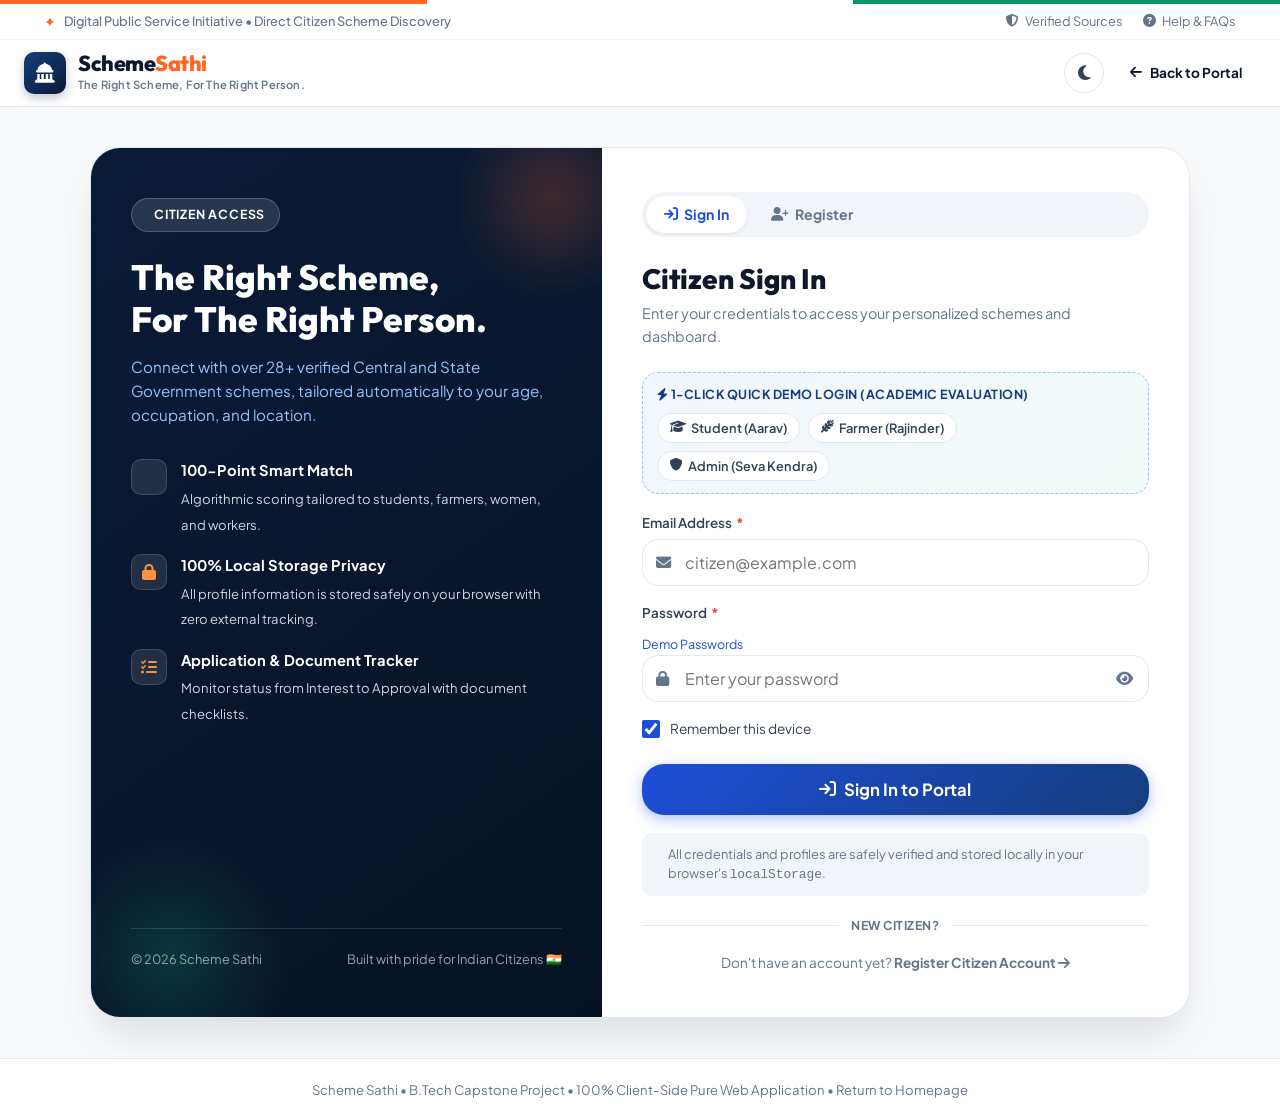
==== login.html @ af38e091 "feat: add dedicated citizen login & registration pages stored locally" ====
<!DOCTYPE html>
<html lang="en" data-theme="light">
<head>
    <meta charset="UTF-8">
    <meta name="viewport" content="width=device-width, initial-scale=1.0">
    <title>Sign In | Scheme Sathi - Citizen Public Service Portal</title>
    <meta name="description" content="Sign in to your Scheme Sathi account to access personalized government schemes, eligibility calculator, and application tracker.">
    <link rel="icon" href="data:image/svg+xml,<svg xmlns=%22http://www.w3.org/2000/svg%22 viewBox=%220 0 100 100%22><text y=%22.9em%22 font-size=%2290%22>🏛️</text></svg>">

    <!-- Google Fonts -->
    <link rel="preconnect" href="https://fonts.googleapis.com">
    <link rel="preconnect" href="https://fonts.gstatic.com" crossorigin>
    <link href="https://fonts.googleapis.com/css2?family=Plus+Jakarta+Sans:ital,wght@0,300;0,400;0,500;0,600;0,700;0,800;1,400&family=Outfit:wght@500;600;700;800&display=swap" rel="stylesheet">

    <!-- Font Awesome 6.5.1 -->
    <link rel="stylesheet" href="https://cdnjs.cloudflare.com/ajax/libs/font-awesome/6.5.1/css/all.min.css">

    <!-- Shared Stylesheet -->
    <link rel="stylesheet" href="style.css">
</head>
<body class="auth-page-body">

    <!-- Subtle Tricolor Top Stripe -->
    <div class="tricolor-stripe" aria-hidden="true">
        <div class="stripe saffron"></div>
        <div class="stripe white"></div>
        <div class="stripe green"></div>
    </div>

    <!-- Official Top Micro Bar -->
    <div class="top-micro-bar">
        <div class="container top-micro-content">
            <div class="gov-badge-text">
                <span class="emblem-dot">✦</span>
                <span>Digital Public Service Initiative • Direct Citizen Scheme Discovery</span>
            </div>
            <div class="top-micro-links">
                <a href="index.html#about" class="micro-link"><i class="fa-solid fa-shield-halved"></i> <span>Verified Sources</span></a>
                <a href="index.html#faq" class="micro-link"><i class="fa-solid fa-circle-question"></i> <span>Help & FAQs</span></a>
            </div>
        </div>
    </div>

    <!-- Header Navigation -->
    <header class="auth-page-header">
        <div class="auth-header-container">
            <a href="index.html" class="brand-logo" title="Back to Scheme Sathi Home">
                <div class="logo-icon-wrap">
                    <i class="fa-solid fa-landmark-dome"></i>
                </div>
                <div class="brand-text-block">
                    <span class="brand-name">Scheme<span class="highlight-saffron">Sathi</span></span>
                    <span class="brand-motto">The Right Scheme, For The Right Person.</span>
                </div>
            </a>
            <div class="auth-header-actions">
                <button class="icon-btn theme-toggle-btn" id="themeToggleBtn" onclick="toggleAuthTheme()" title="Toggle Dark/Light Mode" aria-label="Toggle Theme">
                    <i class="fa-solid fa-moon" id="authThemeIcon"></i>
                </button>
                <a href="index.html" class="btn btn-outline btn-sm">
                    <i class="fa-solid fa-arrow-left"></i> <span>Back to Portal</span>
                </a>
            </div>
        </div>
    </header>

    <!-- Main Auth Content -->
    <main class="auth-page-main">
        <div class="auth-layout-container">
            
            <!-- Left Branding Sidebar -->
            <div class="auth-branding-sidebar">
                <div class="auth-sidebar-content">
                    <span class="auth-sidebar-badge">
                        <i class="fa-solid fa-shield-check"></i> Citizen Access
                    </span>
                    <h2 class="auth-sidebar-title">The Right Scheme,<br>For The Right Person.</h2>
                    <p class="auth-sidebar-desc">
                        Connect with over 28+ verified Central and State Government schemes, tailored automatically to your age, occupation, and location.
                    </p>

                    <ul class="auth-features-list">
                        <li class="auth-feature-item">
                            <div class="auth-feature-icon">
                                <i class="fa-solid fa-sparkles"></i>
                            </div>
                            <div class="auth-feature-text">
                                <strong>100-Point Smart Match</strong>
                                <span>Algorithmic scoring tailored to students, farmers, women, and workers.</span>
                            </div>
                        </li>
                        <li class="auth-feature-item">
                            <div class="auth-feature-icon">
                                <i class="fa-solid fa-lock"></i>
                            </div>
                            <div class="auth-feature-text">
                                <strong>100% Local Storage Privacy</strong>
                                <span>All profile information is stored safely on your browser with zero external tracking.</span>
                            </div>
                        </li>
                        <li class="auth-feature-item">
                            <div class="auth-feature-icon">
                                <i class="fa-solid fa-list-check"></i>
                            </div>
                            <div class="auth-feature-text">
                                <strong>Application & Document Tracker</strong>
                                <span>Monitor status from Interest to Approval with document checklists.</span>
                            </div>
                        </li>
                    </ul>
                </div>

                <div class="auth-sidebar-footer">
                    <span>© 2026 Scheme Sathi</span>
                    <span>Built with pride for Indian Citizens 🇮🇳</span>
                </div>
            </div>

            <!-- Right Form Card -->
            <div class="auth-form-card">
                
                <!-- Nav Tabs for Auth Pages -->
                <div class="d-flex justify-content-between align-items-center mb-4">
                    <div class="auth-tabs-nav">
                        <a href="login.html" class="auth-tab-btn active">
                            <i class="fa-solid fa-arrow-right-to-bracket"></i> Sign In
                        </a>
                        <a href="register.html" class="auth-tab-btn">
                            <i class="fa-solid fa-user-plus"></i> Register
                        </a>
                    </div>
                </div>

                <div class="auth-form-header">
                    <h1>Citizen Sign In</h1>
                    <p>Enter your credentials to access your personalized schemes and dashboard.</p>
                </div>

                <!-- Active Session Card (shown if already logged in) -->
                <div class="active-session-card" id="activeSessionCard" style="display: none;">
                    <div class="active-session-user">
                        <div class="active-session-avatar" id="activeSessionAvatar">U</div>
                        <div class="active-session-details">
                            <h4 id="activeSessionName">Logged In User</h4>
                            <span id="activeSessionRole">Citizen</span>
                        </div>
                    </div>
                    <div class="active-session-actions">
                        <a href="index.html#dashboard" class="btn btn-primary btn-sm">
                            <i class="fa-solid fa-gauge"></i> Dashboard
                        </a>
                        <button type="button" class="btn btn-outline btn-sm text-danger" onclick="handleSignOutClick()">
                            Sign Out
                        </button>
                    </div>
                </div>

                <!-- Quick 1-Click Demo Accounts Box -->
                <div class="demo-accounts-box">
                    <span class="demo-box-lbl"><i class="fa-solid fa-bolt"></i> 1-Click Quick Demo Login (Academic Evaluation)</span>
                    <div class="demo-accounts-pills">
                        <button type="button" class="demo-pill" onclick="quickFillAndLogin('citizen')">
                            <i class="fa-solid fa-graduation-cap"></i> Student (Aarav)
                        </button>
                        <button type="button" class="demo-pill" onclick="quickFillAndLogin('farmer')">
                            <i class="fa-solid fa-wheat-awn"></i> Farmer (Rajinder)
                        </button>
                        <button type="button" class="demo-pill" onclick="quickFillAndLogin('admin')">
                            <i class="fa-solid fa-shield"></i> Admin (Seva Kendra)
                        </button>
                    </div>
                </div>

                <!-- Alert Box -->
                <div class="auth-alert" id="authAlertBox" style="display: none;"></div>

                <!-- Login Form -->
                <form id="pageLoginForm" onsubmit="handleLoginPageSubmit(event)" novalidate>
                    <div class="form-field-group">
                        <label for="loginEmailInput" class="form-label">
                            Email Address <span class="req">*</span>
                        </label>
                        <div class="input-with-icon-wrap">
                            <input type="email" id="loginEmailInput" class="form-control" placeholder="citizen@example.com" required autocomplete="email">
                            <i class="fa-solid fa-envelope input-leading-icon"></i>
                        </div>
                    </div>

                    <div class="form-field-group">
                        <div class="d-flex justify-content-between align-items-center mb-1">
                            <label for="loginPasswordInput" class="form-label mb-0">
                                Password <span class="req">*</span>
                            </label>
                            <span style="font-size: 0.78rem; color: var(--primary-600); cursor: pointer;" title="For demo accounts use: User@123 or Farmer@123">Demo Passwords</span>
                        </div>
                        <div class="password-input-wrap input-with-icon-wrap">
                            <input type="password" id="loginPasswordInput" class="form-control" placeholder="Enter your password" required autocomplete="current-password">
                            <i class="fa-solid fa-lock input-leading-icon"></i>
                            <button type="button" class="password-toggle-btn" onclick="togglePasswordVisibility('loginPasswordInput', this)" aria-label="Toggle Password Visibility">
                                <i class="fa-solid fa-eye"></i>
                            </button>
                        </div>
                    </div>

                    <div class="d-flex justify-content-between align-items-center mb-4 mt-2">
                        <label class="auth-check-label">
                            <input type="checkbox" id="rememberMeCheck" checked>
                            <span>Remember this device</span>
                        </label>
                    </div>

                    <button type="submit" class="btn btn-primary w-100 btn-lg shadow-lift" id="loginSubmitBtn">
                        <i class="fa-solid fa-arrow-right-to-bracket"></i> <span>Sign In to Portal</span>
                    </button>
                </form>

                <div class="auth-privacy-notice">
                    <i class="fa-solid fa-shield-check"></i>
                    <span>All credentials and profiles are safely verified and stored locally in your browser's <code>localStorage</code>.</span>
                </div>

                <div class="auth-section-divider">
                    <span>New Citizen?</span>
                </div>

                <div class="text-center">
                    <p class="auth-switch-text mb-0">
                        Don't have an account yet? 
                        <a href="register.html" class="text-primary font-weight-bold">
                            <strong>Register Citizen Account</strong> <i class="fa-solid fa-arrow-right"></i>
                        </a>
                    </p>
                </div>

            </div>

        </div>
    </main>

    <!-- Footer -->
    <footer class="auth-page-footer">
        <div class="container">
            <p class="mb-0">
                Scheme Sathi • B.Tech Capstone Project • 100% Client-Side Pure Web Application • 
                <a href="index.html" class="text-primary">Return to Homepage</a>
            </p>
        </div>
    </footer>

    <!-- Scripts -->
    <script src="auth.js"></script>
    <script>
        // Check active session on page load
        document.addEventListener('DOMContentLoaded', () => {
            initAuthTheme();
            checkActiveSession();
        });

        function checkActiveSession() {
            const activeUser = getActiveCitizen();
            const sessionCard = document.getElementById('activeSessionCard');
            if (activeUser && sessionCard) {
                sessionCard.style.display = 'flex';
                document.getElementById('activeSessionAvatar').textContent = getCitizenInitials(activeUser.name);
                document.getElementById('activeSessionAvatar').style.backgroundColor = activeUser.avatarColor || '#2563eb';
                document.getElementById('activeSessionName').textContent = activeUser.name;
                document.getElementById('activeSessionRole').textContent = activeUser.role || 'Citizen';
            }
        }

        function handleSignOutClick() {
            signOutCitizen();
        }

        function showAuthAlert(msg, type = 'error') {
            const box = document.getElementById('authAlertBox');
            if (!box) return;
            box.style.display = 'flex';
            box.className = `auth-alert ${type}`;
            const icon = type === 'success' ? 'fa-circle-check' : 'fa-circle-exclamation';
            box.innerHTML = `<i class="fa-solid ${icon}"></i> <span>${escapeAuthHtml(msg)}</span>`;
        }

        function hideAuthAlert() {
            const box = document.getElementById('authAlertBox');
            if (box) box.style.display = 'none';
        }

        function quickFillAndLogin(role) {
            const emailInput = document.getElementById('loginEmailInput');
            const passInput = document.getElementById('loginPasswordInput');
            if (!emailInput || !passInput) return;

            if (role === 'citizen') {
                emailInput.value = 'citizen@example.com';
                passInput.value = 'User@123';
            } else if (role === 'farmer') {
                emailInput.value = 'farmer@example.com';
                passInput.value = 'Farmer@123';
            } else if (role === 'admin') {
                emailInput.value = 'admin@schemesathi.gov.in';
                passInput.value = 'Admin@123';
            }

            handleLoginPageSubmit();
        }

        function handleLoginPageSubmit(event) {
            if (event) event.preventDefault();
            hideAuthAlert();

            const emailInput = document.getElementById('loginEmailInput');
            const passInput = document.getElementById('loginPasswordInput');
            const rememberMe = document.getElementById('rememberMeCheck');

            if (!emailInput || !passInput) return;

            const email = emailInput.value.trim().toLowerCase();
            const password = passInput.value;

            if (!email || !password) {
                showAuthAlert('Please enter both your email address and password.');
                return;
            }

            const usersDb = getLocalUsersDb();
            const user = usersDb[email];

            if (!user) {
                showAuthAlert(`No citizen account found for "${email}". Click "Register Citizen Account" below to sign up.`, 'error');
                return;
            }

            if (user.password !== password) {
                showAuthAlert('Incorrect password entered. For demo accounts use: User@123 or Farmer@123.', 'error');
                return;
            }

            // Authentication successful
            const sessionUser = {
                name: user.name,
                email: user.email,
                role: user.role,
                phone: user.phone || '',
                avatarColor: user.avatarColor || '#2563eb',
                profile: user.profile || null,
                savedSchemeIds: user.savedSchemeIds || []
            };

            setActiveCitizen(sessionUser);

            const submitBtn = document.getElementById('loginSubmitBtn');
            if (submitBtn) {
                submitBtn.disabled = true;
                submitBtn.innerHTML = '<i class="fa-solid fa-spinner fa-spin"></i> <span>Signing In...</span>';
            }

            showAuthAlert(`Welcome back, ${user.name}! Redirecting to your citizen portal...`, 'success');

            setTimeout(() => {
                window.location.href = 'index.html?auth=login#dashboard';
            }, 800);
        }
    </script>
</body>
</html>
---- style.css ----
/* ==========================================================================
   Scheme Sathi - Premium Indian GovTech & Citizen Service Design System
   "The Right Scheme, For The Right Person."
   ========================================================================== */

/* --------------------------------------------------------------------------
   1. CSS Custom Properties / Theme Variables
   -------------------------------------------------------------------------- */
:root {
    /* Primary Colors: Deep Navy & Royal Blue */
    --primary-950: #061224;
    --primary-900: #0a1b38;
    --primary-800: #102a54;
    --primary-700: #143e7d;
    --primary-600: #1d4ed8;
    --primary-500: #2563eb;
    --primary-400: #60a5fa;
    --primary-300: #93c5fd;
    --primary-100: #dbeafe;
    --primary-50:  #eff6ff;

    /* Secondary Colors: India Green (Tiranga) */
    --secondary-800: #064e3b;
    --secondary-700: #047857;
    --secondary-600: #059669;
    --secondary-500: #10b981;
    --secondary-400: #34d399;
    --secondary-100: #d1fae5;
    --secondary-50:  #ecfdf5;

    /* Accent Colors: Warm Saffron / Tiranga Orange */
    --accent-800: #9a3412;
    --accent-700: #c2410c;
    --accent-600: #ea580c;
    --accent-500: #ff671f;
    --accent-400: #fb923c;
    --accent-100: #ffedd5;
    --accent-50:  #fff7ed;

    /* Semantic Feedback */
    --success: #10b981;
    --warning: #f59e0b;
    --danger:  #ef4444;
    --info:    #3b82f6;

    /* Surface & Background (Light Mode) */
    --bg-main: #f8fafc;
    --bg-surface: #ffffff;
    --bg-surface-elevated: #ffffff;
    --bg-subtle: #f1f5f9;
    --bg-glass: rgba(255, 255, 255, 0.88);
    --bg-glass-card: rgba(255, 255, 255, 0.92);

    /* Borders */
    --border-light: #e2e8f0;
    --border-subtle: #edf2f7;
    --border-hover: #cbd5e1;

    /* Text Colors */
    --text-primary: #0f172a;
    --text-secondary: #334155;
    --text-muted: #64748b;
    --text-light: #94a3b8;

    /* Elevations & Shadows */
    --shadow-xs: 0 1px 2px rgba(15, 23, 42, 0.04);
    --shadow-sm: 0 2px 4px rgba(15, 23, 42, 0.06);
    --shadow-md: 0 6px 16px -2px rgba(15, 23, 42, 0.08);
    --shadow-lg: 0 14px 28px -4px rgba(15, 23, 42, 0.1);
    --shadow-xl: 0 24px 44px -8px rgba(15, 23, 42, 0.12);
    --shadow-glow: 0 0 35px -5px rgba(37, 99, 235, 0.18);
    --shadow-saffron: 0 10px 25px -4px rgba(255, 103, 31, 0.25);

    /* Radii */
    --radius-xs: 6px;
    --radius-sm: 10px;
    --radius-md: 16px;
    --radius-lg: 22px;
    --radius-xl: 30px;
    --radius-full: 9999px;

    /* Transitions */
    --trans-fast: 0.15s ease;
    --trans-normal: 0.25s cubic-bezier(0.16, 1, 0.3, 1);
    --trans-spring: 0.4s cubic-bezier(0.175, 0.885, 0.32, 1.275);
}

/* --------------------------------------------------------------------------
   2. Dark Theme Variables (Deep Navy / Slate / Cyber-Fintech)
   -------------------------------------------------------------------------- */
[data-theme="dark"] {
    --bg-main: #0a0f1d;
    --bg-surface: #111827;
    --bg-surface-elevated: #162032;
    --bg-subtle: #1e293b;
    --bg-glass: rgba(17, 24, 39, 0.85);
    --bg-glass-card: rgba(22, 32, 50, 0.85);

    --border-light: #283548;
    --border-subtle: #1e2a3b;
    --border-hover: #3b4d66;

    --text-primary: #f8fafc;
    --text-secondary: #cbd5e1;
    --text-muted: #94a3b8;
    --text-light: #64748b;

    --primary-100: rgba(37, 99, 235, 0.22);
    --primary-50:  rgba(37, 99, 235, 0.12);
    --secondary-100: rgba(16, 185, 129, 0.22);
    --secondary-50:  rgba(16, 185, 129, 0.12);
    --accent-100: rgba(255, 103, 31, 0.22);
    --accent-50:  rgba(255, 103, 31, 0.12);

    --shadow-xs: 0 1px 2px rgba(0, 0, 0, 0.4);
    --shadow-sm: 0 2px 6px rgba(0, 0, 0, 0.5);
    --shadow-md: 0 8px 20px -3px rgba(0, 0, 0, 0.6);
    --shadow-lg: 0 16px 32px -5px rgba(0, 0, 0, 0.7);
    --shadow-xl: 0 26px 48px -10px rgba(0, 0, 0, 0.8);
    --shadow-glow: 0 0 35px -3px rgba(59, 130, 246, 0.3);
}

/* --------------------------------------------------------------------------
   3. Reset & Global Layout
   -------------------------------------------------------------------------- */
*, *::before, *::after {
    box-sizing: border-box;
    margin: 0;
    padding: 0;
}

html {
    scroll-behavior: smooth;
    font-size: 16px;
    -webkit-text-size-adjust: 100%;
}

body {
    font-family: 'Plus Jakarta Sans', -apple-system, BlinkMacSystemFont, 'Segoe UI', Roboto, sans-serif;
    background-color: var(--bg-main);
    color: var(--text-primary);
    line-height: 1.6;
    min-height: 100vh;
    display: flex;
    flex-direction: column;
    overflow-x: hidden;
    transition: background-color var(--trans-normal), color var(--trans-normal);
}

a {
    color: inherit;
    text-decoration: none;
    transition: color var(--trans-fast);
}

button, input, select, textarea {
    font-family: inherit;
    font-size: inherit;
    color: inherit;
}

button {
    cursor: pointer;
    border: none;
    background: none;
}

img, svg {
    display: block;
    max-width: 100%;
}

/* Container */
.container {
    width: 100%;
    max-width: 1240px;
    margin-left: auto;
    margin-right: auto;
    padding-left: 24px;
    padding-right: 24px;
}

/* --------------------------------------------------------------------------
   4. Typography & Utility Badges
   -------------------------------------------------------------------------- */
h1, h2, h3, h4, h5, h6 {
    font-family: 'Outfit', 'Plus Jakarta Sans', sans-serif;
    font-weight: 700;
    color: var(--text-primary);
    line-height: 1.25;
}

.text-center { text-align: center; }
.d-flex-between { display: flex; align-items: center; justify-content: space-between; flex-wrap: wrap; gap: 16px; }
.w-100 { width: 100%; }
.mt-3 { margin-top: 1rem; }
.mt-4 { margin-top: 1.5rem; }
.mb-2 { margin-bottom: 0.5rem; }
.mb-3 { margin-bottom: 1rem; }
.mb-4 { margin-bottom: 1.5rem; }
.ml-auto { margin-left: auto; }

.section-header {
    margin-bottom: 40px;
}

.section-subtitle-tag {
    display: inline-block;
    font-size: 0.8rem;
    font-weight: 700;
    text-transform: uppercase;
    letter-spacing: 1px;
    color: var(--primary-600);
    background-color: var(--primary-100);
    padding: 6px 14px;
    border-radius: var(--radius-full);
    margin-bottom: 12px;
}

[data-theme="dark"] .section-subtitle-tag {
    color: var(--primary-400);
}

.section-title {
    font-size: 2.3rem;
    margin-bottom: 12px;
    letter-spacing: -0.5px;
}

.section-desc {
    font-size: 1.05rem;
    color: var(--text-muted);
    max-width: 660px;
    margin-left: auto;
    margin-right: auto;
}

/* Tricolor Top Bar */
.tricolor-stripe {
    display: flex;
    height: 4px;
    width: 100%;
}
.tricolor-stripe .stripe { flex: 1; height: 100%; }
.tricolor-stripe .saffron { background-color: var(--accent-500); }
.tricolor-stripe .white { background-color: #ffffff; }
.tricolor-stripe .green { background-color: var(--secondary-600); }

/* Micro Bar */
.top-micro-bar {
    background-color: var(--bg-surface);
    border-bottom: 1px solid var(--border-subtle);
    font-size: 0.8rem;
    padding: 6px 0;
    color: var(--text-muted);
}
.top-micro-content {
    display: flex;
    justify-content: space-between;
    align-items: center;
}
.gov-badge-text {
    display: flex;
    align-items: center;
    gap: 8px;
    font-weight: 500;
}
.emblem-dot {
    color: var(--accent-500);
    font-size: 0.9rem;
}
.top-micro-links {
    display: flex;
    gap: 20px;
}
.micro-link {
    display: inline-flex;
    align-items: center;
    gap: 6px;
}
.micro-link:hover {
    color: var(--primary-600);
}

/* --------------------------------------------------------------------------
   5. Sticky Navigation Bar & Header
   -------------------------------------------------------------------------- */
.navbar-wrapper {
    position: sticky;
    top: 0;
    z-index: 1000;
    background-color: var(--bg-glass);
    backdrop-filter: blur(14px);
    -webkit-backdrop-filter: blur(14px);
    border-bottom: 1px solid var(--border-light);
    transition: all var(--trans-normal);
}

.navbar {
    display: flex;
    align-items: center;
    justify-content: space-between;
    height: 72px;
    gap: 16px;
}

/* Brand Logo */
.brand-logo {
    display: flex;
    align-items: center;
    gap: 12px;
    flex-shrink: 0;
}
.logo-icon-wrap {
    width: 42px;
    height: 42px;
    border-radius: var(--radius-sm);
    background: linear-gradient(135deg, var(--primary-700), var(--primary-900));
    color: #ffffff;
    display: flex;
    align-items: center;
    justify-content: center;
    font-size: 1.25rem;
    box-shadow: 0 4px 10px rgba(10, 27, 56, 0.25);
    transition: transform var(--trans-spring);
}
.brand-logo:hover .logo-icon-wrap {
    transform: rotate(-6deg) scale(1.06);
}
.brand-text-block {
    display: flex;
    flex-direction: column;
}
.brand-name {
    font-family: 'Outfit', sans-serif;
    font-size: 1.35rem;
    font-weight: 800;
    letter-spacing: -0.5px;
    line-height: 1.1;
    color: var(--text-primary);
}
.highlight-saffron {
    color: var(--accent-500);
}
.brand-motto {
    font-size: 0.7rem;
    font-weight: 600;
    color: var(--text-muted);
    letter-spacing: 0.2px;
}

/* Nav Links */
.nav-links-wrap {
    display: flex;
    align-items: center;
    gap: 6px;
}
.nav-link {
    display: inline-flex;
    align-items: center;
    gap: 7px;
    padding: 8px 14px;
    border-radius: var(--radius-full);
    font-size: 0.92rem;
    font-weight: 600;
    color: var(--text-secondary);
    position: relative;
    transition: all var(--trans-fast);
}
.nav-link i {
    font-size: 0.85rem;
    color: var(--text-muted);
    transition: color var(--trans-fast);
}
.nav-link:hover {
    color: var(--primary-600);
    background-color: var(--bg-subtle);
}
.nav-link:hover i {
    color: var(--primary-600);
}
.nav-link.active {
    color: var(--primary-600);
    background-color: var(--primary-100);
}
.nav-link.active i {
    color: var(--primary-600);
}
[data-theme="dark"] .nav-link.active {
    color: #ffffff;
    background-color: var(--primary-600);
}
[data-theme="dark"] .nav-link.active i {
    color: #ffffff;
}
.counter-badge {
    display: inline-flex;
    align-items: center;
    justify-content: center;
    min-width: 20px;
    height: 20px;
    padding: 0 6px;
    font-size: 0.72rem;
    font-weight: 700;
    border-radius: var(--radius-full);
    background-color: var(--accent-500);
    color: #ffffff;
    margin-left: 2px;
}

/* Nav Actions */
.nav-actions-wrap {
    display: flex;
    align-items: center;
    gap: 12px;
}
.icon-btn {
    width: 40px;
    height: 40px;
    border-radius: var(--radius-full);
    border: 1px solid var(--border-light);
    background-color: var(--bg-surface);
    color: var(--text-secondary);
    display: inline-flex;
    align-items: center;
    justify-content: center;
    font-size: 1.05rem;
    position: relative;
    transition: all var(--trans-fast);
}
.icon-btn:hover {
    background-color: var(--bg-subtle);
    color: var(--primary-600);
    border-color: var(--border-hover);
    transform: translateY(-1px);
}
.notif-badge {
    position: absolute;
    top: -2px;
    right: -2px;
    width: 18px;
    height: 18px;
    border-radius: 50%;
    background-color: var(--danger);
    color: #ffffff;
    font-size: 0.65rem;
    font-weight: 800;
    display: flex;
    align-items: center;
    justify-content: center;
    border: 2px solid var(--bg-surface);
}

/* Language Dropdown */
.lang-dropdown-wrapper {
    position: relative;
}
.lang-selector-btn {
    display: inline-flex;
    align-items: center;
    gap: 6px;
    padding: 7px 12px;
    border-radius: var(--radius-full);
    border: 1px solid var(--border-light);
    background-color: var(--bg-surface);
    font-size: 0.85rem;
    font-weight: 700;
    color: var(--text-secondary);
    transition: all var(--trans-fast);
}
.lang-selector-btn:hover {
    background-color: var(--bg-subtle);
    border-color: var(--border-hover);
}
.caret-icon {
    font-size: 0.7rem;
    color: var(--text-muted);
}
.lang-menu {
    position: absolute;
    top: calc(100% + 8px);
    right: 0;
    background-color: var(--bg-surface);
    border: 1px solid var(--border-light);
    border-radius: var(--radius-md);
    box-shadow: var(--shadow-lg);
    width: 160px;
    padding: 6px;
    display: none;
    flex-direction: column;
    gap: 4px;
    z-index: 1050;
    animation: dropdownFadeIn 0.2s ease forwards;
}
.lang-menu.open {
    display: flex;
}
.lang-opt {
    text-align: left;
    padding: 8px 12px;
    border-radius: var(--radius-xs);
    font-size: 0.88rem;
    font-weight: 600;
    color: var(--text-secondary);
    display: flex;
    justify-content: space-between;
    align-items: center;
    transition: background-color var(--trans-fast);
}
.lang-opt:hover {
    background-color: var(--bg-subtle);
    color: var(--primary-600);
}
.lang-opt.active {
    background-color: var(--primary-100);
    color: var(--primary-600);
}
.lang-opt span {
    font-size: 0.75rem;
    color: var(--text-muted);
}

/* Notifications Drawer Dropdown */
.notification-dropdown-wrapper {
    position: relative;
}
.notification-panel {
    position: absolute;
    top: calc(100% + 10px);
    right: 0;
    width: 360px;
    background-color: var(--bg-surface-elevated);
    border: 1px solid var(--border-light);
    border-radius: var(--radius-lg);
    box-shadow: var(--shadow-xl);
    display: none;
    flex-direction: column;
    z-index: 1050;
    overflow: hidden;
    animation: dropdownFadeIn 0.2s ease forwards;
}
.notification-panel.open {
    display: flex;
}
.notif-header {
    display: flex;
    justify-content: space-between;
    align-items: center;
    padding: 14px 18px;
    border-bottom: 1px solid var(--border-light);
    background-color: var(--bg-subtle);
}
.notif-header h4 {
    font-size: 0.95rem;
    font-weight: 700;
}
.text-btn {
    font-size: 0.8rem;
    font-weight: 600;
    color: var(--primary-600);
    transition: color var(--trans-fast);
}
.text-btn:hover {
    text-decoration: underline;
}
.notif-list {
    max-height: 380px;
    overflow-y: auto;
    display: flex;
    flex-direction: column;
}
.notif-item {
    display: flex;
    gap: 12px;
    padding: 14px 18px;
    border-bottom: 1px solid var(--border-subtle);
    cursor: pointer;
    transition: background-color var(--trans-fast);
}
.notif-item:hover {
    background-color: var(--bg-subtle);
}
.notif-item.unread {
    background-color: var(--primary-50);
}
.notif-item-icon {
    width: 36px;
    height: 36px;
    border-radius: 50%;
    background-color: var(--primary-100);
    color: var(--primary-600);
    display: flex;
    align-items: center;
    justify-content: center;
    flex-shrink: 0;
}
.notif-item-text {
    flex: 1;
}
.notif-item-title {
    font-size: 0.88rem;
    font-weight: 600;
    margin-bottom: 2px;
    color: var(--text-primary);
}
.notif-item-time {
    font-size: 0.75rem;
    color: var(--text-muted);
}

/* Primary CTA in Navbar */
.btn-nav-cta {
    padding: 9px 18px;
    font-size: 0.9rem;
    border-radius: var(--radius-full);
}

/* Mobile Toggle */
.mobile-menu-btn {
    display: none;
    width: 40px;
    height: 40px;
    border-radius: var(--radius-sm);
    border: 1px solid var(--border-light);
    background-color: var(--bg-surface);
    color: var(--text-primary);
    font-size: 1.1rem;
    align-items: center;
    justify-content: center;
}

/* Mobile Drawer */
.mobile-drawer {
    position: fixed;
    top: 0;
    right: -320px;
    width: 300px;
    height: 100vh;
    background-color: var(--bg-surface-elevated);
    box-shadow: var(--shadow-xl);
    z-index: 1200;
    display: flex;
    flex-direction: column;
    padding: 24px;
    transition: right var(--trans-normal);
}
.mobile-drawer.open {
    right: 0;
}
.mobile-drawer-links {
    display: flex;
    flex-direction: column;
    gap: 8px;
    margin-top: 40px;
    flex: 1;
}
.mob-link {
    display: flex;
    align-items: center;
    gap: 12px;
    padding: 12px 16px;
    border-radius: var(--radius-sm);
    font-size: 1rem;
    font-weight: 600;
    color: var(--text-secondary);
}
.mob-link:hover, .mob-link.active {
    background-color: var(--primary-100);
    color: var(--primary-600);
}
.mobile-drawer-footer {
    padding-top: 16px;
    border-top: 1px solid var(--border-light);
}
.mobile-overlay {
    position: fixed;
    top: 0;
    left: 0;
    width: 100vw;
    height: 100vh;
    background-color: rgba(0,0,0,0.5);
    backdrop-filter: blur(4px);
    z-index: 1100;
    display: none;
}
.mobile-overlay.open {
    display: block;
}

/* --------------------------------------------------------------------------
   6. Buttons & Standard Component Elements
   -------------------------------------------------------------------------- */
.btn {
    display: inline-flex;
    align-items: center;
    justify-content: center;
    gap: 8px;
    font-weight: 700;
    border-radius: var(--radius-md);
    padding: 12px 22px;
    font-size: 0.95rem;
    transition: all var(--trans-fast);
    white-space: nowrap;
}

.btn-primary {
    background: linear-gradient(135deg, var(--primary-600), var(--primary-700));
    color: #ffffff;
    box-shadow: 0 4px 14px rgba(29, 78, 216, 0.35);
}
.btn-primary:hover {
    background: linear-gradient(135deg, var(--primary-500), var(--primary-600));
    box-shadow: 0 6px 20px rgba(29, 78, 216, 0.45);
    transform: translateY(-2px);
}

.btn-secondary {
    background-color: var(--bg-surface);
    color: var(--text-primary);
    border: 1px solid var(--border-light);
}
.btn-secondary:hover {
    background-color: var(--bg-subtle);
    border-color: var(--border-hover);
    transform: translateY(-1px);
}

.btn-outline-primary {
    background-color: transparent;
    color: var(--primary-600);
    border: 1px solid var(--primary-600);
}
.btn-outline-primary:hover {
    background-color: var(--primary-50);
}
[data-theme="dark"] .btn-outline-primary {
    color: var(--primary-400);
    border-color: var(--primary-400);
}
[data-theme="dark"] .btn-outline-primary:hover {
    background-color: var(--primary-100);
}

.btn-lg {
    padding: 15px 28px;
    font-size: 1.05rem;
    border-radius: var(--radius-lg);
}

.btn-sm {
    padding: 7px 14px;
    font-size: 0.85rem;
    border-radius: var(--radius-sm);
}

.btn-sparkle {
    background: linear-gradient(135deg, var(--accent-500), #f59e0b);
    color: #ffffff;
    box-shadow: var(--shadow-saffron);
}
.btn-sparkle:hover {
    background: linear-gradient(135deg, #ea580c, var(--accent-500));
    transform: translateY(-2px);
}

.shadow-lift:hover {
    transform: translateY(-2px);
}

/* Glass Panels */
.glass-panel {
    background-color: var(--bg-glass-card);
    backdrop-filter: blur(16px);
    -webkit-backdrop-filter: blur(16px);
    border: 1px solid var(--border-light);
    border-radius: var(--radius-lg);
    box-shadow: var(--shadow-md);
}

/* --------------------------------------------------------------------------
   7. SECTION 1: Hero Section
   -------------------------------------------------------------------------- */
.hero-section {
    position: relative;
    padding: 80px 0 60px;
    overflow: hidden;
}

.hero-ambient-glow {
    position: absolute;
    border-radius: 50%;
    filter: blur(100px);
    pointer-events: none;
    z-index: 0;
}
.glow-1 {
    top: -100px;
    right: 5%;
    width: 480px;
    height: 480px;
    background: radial-gradient(circle, rgba(37, 99, 235, 0.15), transparent 70%);
}
.glow-2 {
    bottom: -150px;
    left: 0;
    width: 400px;
    height: 400px;
    background: radial-gradient(circle, rgba(255, 103, 31, 0.12), transparent 70%);
}

.hero-container {
    position: relative;
    z-index: 1;
    display: grid;
    grid-template-columns: 1.15fr 0.85fr;
    align-items: center;
    gap: 48px;
}

/* Hero Left Content */
.hero-badge {
    display: inline-flex;
    align-items: center;
    gap: 8px;
    padding: 7px 16px;
    background-color: var(--primary-100);
    border: 1px solid rgba(37, 99, 235, 0.2);
    border-radius: var(--radius-full);
    font-size: 0.85rem;
    font-weight: 700;
    color: var(--primary-700);
    margin-bottom: 24px;
}
[data-theme="dark"] .hero-badge {
    background-color: rgba(37, 99, 235, 0.2);
    color: var(--primary-300);
}
.badge-sparkle {
    color: var(--accent-500);
}

.hero-title {
    font-size: 3.4rem;
    font-weight: 800;
    letter-spacing: -1.2px;
    line-height: 1.12;
    margin-bottom: 20px;
}

.accent-gradient {
    background: linear-gradient(135deg, var(--accent-500), #f59e0b);
    -webkit-background-clip: text;
    -webkit-text-fill-color: transparent;
}

.hero-description {
    font-size: 1.18rem;
    color: var(--text-muted);
    line-height: 1.65;
    margin-bottom: 34px;
    max-width: 580px;
}

.hero-cta-buttons {
    display: flex;
    align-items: center;
    gap: 16px;
    margin-bottom: 36px;
    flex-wrap: wrap;
}

.hero-checkpoints {
    display: flex;
    align-items: center;
    gap: 20px;
    flex-wrap: wrap;
}
.checkpoint-item {
    display: inline-flex;
    align-items: center;
    gap: 8px;
    font-size: 0.88rem;
    font-weight: 600;
    color: var(--text-secondary);
}
.checkpoint-item i {
    color: var(--secondary-500);
    font-size: 0.95rem;
}

/* Hero Right Visual Stage */
.hero-right-visual {
    position: relative;
    display: flex;
    justify-content: center;
}

.visual-card-stage {
    position: relative;
    width: 100%;
    max-width: 440px;
}

.showcase-main-card {
    padding: 28px;
    border-radius: var(--radius-xl);
    box-shadow: var(--shadow-xl);
    position: relative;
    z-index: 2;
    border: 1px solid var(--border-light);
}

.showcase-header {
    display: flex;
    justify-content: space-between;
    align-items: center;
    margin-bottom: 24px;
}
.badge-tag {
    display: inline-flex;
    align-items: center;
    gap: 6px;
    font-size: 0.75rem;
    font-weight: 700;
    text-transform: uppercase;
    letter-spacing: 0.5px;
    padding: 4px 10px;
    border-radius: var(--radius-full);
}
.live-badge {
    background-color: var(--secondary-100);
    color: var(--secondary-700);
}
[data-theme="dark"] .live-badge {
    color: var(--secondary-400);
}
.pulsing-dot {
    width: 7px;
    height: 7px;
    border-radius: 50%;
    background-color: var(--secondary-500);
    animation: pulseDot 1.5s infinite;
}
@keyframes pulseDot {
    0%, 100% { transform: scale(1); opacity: 1; }
    50% { transform: scale(1.4); opacity: 0.4; }
}

.scheme-count-tag {
    font-size: 0.8rem;
    font-weight: 700;
    color: var(--text-muted);
}

.showcase-body {
    display: flex;
    align-items: center;
    gap: 20px;
    margin-bottom: 24px;
}

/* Score Ring */
.score-ring-wrap {
    flex-shrink: 0;
}
.score-gauge {
    position: relative;
    width: 90px;
    height: 90px;
}
.gauge-svg {
    width: 100%;
    height: 100%;
    transform: rotate(-90deg);
}
.gauge-track {
    fill: none;
    stroke: var(--border-light);
    stroke-width: 8;
}
.gauge-progress {
    fill: none;
    stroke: var(--secondary-500);
    stroke-width: 8;
    stroke-linecap: round;
    stroke-dasharray: 264;
    stroke-dashoffset: 16;
    transition: stroke-dashoffset 1s ease;
}
.gauge-number {
    position: absolute;
    top: 50%;
    left: 50%;
    transform: translate(-50%, -50%);
    text-align: center;
    display: flex;
    flex-direction: column;
}
.gauge-number .val {
    font-family: 'Outfit', sans-serif;
    font-size: 1.35rem;
    font-weight: 800;
    line-height: 1;
    color: var(--text-primary);
}
.gauge-number .lbl {
    font-size: 0.65rem;
    font-weight: 700;
    text-transform: uppercase;
    color: var(--text-muted);
}

.showcase-info {
    flex: 1;
}
.match-rating-badge {
    display: inline-block;
    font-size: 0.72rem;
    font-weight: 800;
    padding: 3px 8px;
    border-radius: var(--radius-xs);
    text-transform: uppercase;
    letter-spacing: 0.5px;
    margin-bottom: 6px;
}
.match-rating-badge.excellent {
    background-color: var(--secondary-100);
    color: var(--secondary-700);
}
[data-theme="dark"] .match-rating-badge.excellent {
    color: var(--secondary-400);
}
.match-rating-badge.good {
    background-color: var(--primary-100);
    color: var(--primary-700);
}
.match-rating-badge.possible {
    background-color: var(--accent-100);
    color: var(--accent-700);
}

.matched-scheme-title {
    font-size: 1.1rem;
    margin-bottom: 3px;
}
.matched-scheme-benefit {
    font-size: 0.85rem;
    font-weight: 700;
    color: var(--accent-600);
    margin-bottom: 8px;
}
.matched-reasons {
    display: flex;
    flex-direction: column;
    gap: 3px;
    font-size: 0.78rem;
    color: var(--text-muted);
}
.matched-reasons i {
    color: var(--secondary-500);
    margin-right: 4px;
}

/* Floating Micro Cards */
.floating-bubble-card {
    position: absolute;
    z-index: 3;
    display: flex;
    align-items: center;
    gap: 10px;
    background-color: var(--bg-surface-elevated);
    border: 1px solid var(--border-light);
    border-radius: var(--radius-full);
    padding: 8px 16px 8px 10px;
    box-shadow: var(--shadow-lg);
    pointer-events: auto;
}
.bubble-icon {
    width: 32px;
    height: 32px;
    border-radius: 50%;
    display: flex;
    align-items: center;
    justify-content: center;
    font-size: 1.1rem;
    background-color: var(--bg-subtle);
}
.bubble-text {
    display: flex;
    flex-direction: column;
}
.bubble-text strong {
    font-size: 0.82rem;
    line-height: 1.1;
}
.bubble-text span {
    font-size: 0.7rem;
    color: var(--text-muted);
}

.bubble-1 { top: -20px; left: -25px; }
.bubble-2 { bottom: 40px; left: -35px; }
.bubble-3 { top: 60px; right: -25px; }

/* Floating Animations */
@keyframes float1 {
    0%, 100% { transform: translateY(0); }
    50% { transform: translateY(-8px); }
}
@keyframes float2 {
    0%, 100% { transform: translateY(0); }
    50% { transform: translateY(7px); }
}
@keyframes float3 {
    0%, 100% { transform: translateY(0); }
    50% { transform: translateY(-6px); }
}
.float-anim-1 { animation: float1 4.5s ease-in-out infinite; }
.float-anim-2 { animation: float2 5.2s ease-in-out infinite 0.5s; }
.float-anim-3 { animation: float3 4.8s ease-in-out infinite 1s; }

/* --------------------------------------------------------------------------
   8. TRUST / STATISTICS STRIP
   -------------------------------------------------------------------------- */
.stats-strip-section {
    padding: 30px 0;
    background-color: var(--bg-surface);
    border-top: 1px solid var(--border-subtle);
    border-bottom: 1px solid var(--border-subtle);
}
.stats-grid {
    display: flex;
    align-items: center;
    justify-content: space-around;
    flex-wrap: wrap;
    gap: 20px;
}
.stat-card {
    text-align: center;
    padding: 10px 16px;
}
.stat-number {
    font-family: 'Outfit', sans-serif;
    font-size: 2.2rem;
    font-weight: 800;
    color: var(--primary-600);
    line-height: 1.1;
    margin-bottom: 4px;
}
[data-theme="dark"] .stat-number {
    color: var(--primary-400);
}
.stat-label {
    font-size: 0.9rem;
    font-weight: 600;
    color: var(--text-secondary);
}
.stat-divider {
    width: 1px;
    height: 48px;
    background-color: var(--border-light);
}

/* --------------------------------------------------------------------------
   9. HOW IT WORKS SECTION
   -------------------------------------------------------------------------- */
.how-it-works-section {
    padding: 90px 0 70px;
}
.steps-grid {
    display: grid;
    grid-template-columns: repeat(4, 1fr);
    gap: 24px;
}
.step-card {
    background-color: var(--bg-surface);
    border: 1px solid var(--border-light);
    border-radius: var(--radius-lg);
    padding: 30px 24px;
    position: relative;
    transition: transform var(--trans-spring), box-shadow var(--trans-fast);
}
.step-card:hover {
    transform: translateY(-6px);
    box-shadow: var(--shadow-lg);
}
.step-card-num {
    font-family: 'Outfit', sans-serif;
    font-size: 2.2rem;
    font-weight: 800;
    color: var(--primary-100);
    line-height: 1;
    position: absolute;
    top: 20px;
    right: 24px;
    user-select: none;
}
[data-theme="dark"] .step-card-num {
    color: rgba(37, 99, 235, 0.2);
}
.step-icon-wrap {
    width: 52px;
    height: 52px;
    border-radius: var(--radius-md);
    background: linear-gradient(135deg, var(--primary-100), var(--bg-subtle));
    color: var(--primary-600);
    display: flex;
    align-items: center;
    justify-content: center;
    font-size: 1.35rem;
    margin-bottom: 20px;
}
[data-theme="dark"] .step-icon-wrap {
    background: linear-gradient(135deg, var(--primary-800), var(--primary-950));
    color: var(--primary-400);
}
.step-title {
    font-size: 1.2rem;
    margin-bottom: 10px;
}
.step-desc {
    font-size: 0.92rem;
    color: var(--text-muted);
    line-height: 1.55;
}

/* --------------------------------------------------------------------------
   10. SECTION 2: ELIGIBILITY WIZARD ("Find My Scheme")
   -------------------------------------------------------------------------- */
.wizard-section {
    padding: 70px 0 90px;
}
.wizard-card-wrapper {
    max-width: 820px;
    margin: 0 auto;
    padding: 40px;
}
.wizard-header {
    margin-bottom: 32px;
}
.wizard-top-meta {
    display: flex;
    justify-content: space-between;
    align-items: center;
    margin-bottom: 16px;
}
.wizard-tag {
    display: inline-flex;
    align-items: center;
    gap: 6px;
    font-size: 0.8rem;
    font-weight: 700;
    color: var(--primary-600);
    background-color: var(--primary-100);
    padding: 4px 12px;
    border-radius: var(--radius-full);
}
[data-theme="dark"] .wizard-tag {
    color: var(--primary-400);
}
.wizard-step-counter {
    font-size: 0.9rem;
    font-weight: 700;
    color: var(--text-muted);
}
.wizard-title {
    font-size: 1.9rem;
    margin-bottom: 6px;
}
.wizard-subtitle {
    font-size: 0.95rem;
    color: var(--text-muted);
    margin-bottom: 20px;
}

/* Progress Track */
.wizard-progress-track {
    width: 100%;
    height: 8px;
    background-color: var(--bg-subtle);
    border-radius: var(--radius-full);
    overflow: hidden;
}
.wizard-progress-bar {
    height: 100%;
    background: linear-gradient(90deg, var(--primary-500), var(--secondary-500));
    border-radius: var(--radius-full);
    transition: width 0.4s cubic-bezier(0.16, 1, 0.3, 1);
}

/* Step Panels */
.wizard-step-panel {
    display: none;
    animation: fadeInStep 0.35s ease forwards;
}
.wizard-step-panel.active {
    display: block;
}
@keyframes fadeInStep {
    from { opacity: 0; transform: translateY(8px); }
    to { opacity: 1; transform: translateY(0); }
}

/* Form Groups & Inputs */
.form-grid-2 {
    display: grid;
    grid-template-columns: 1fr 1fr;
    gap: 20px;
}
.form-group {
    display: flex;
    flex-direction: column;
}
.form-label {
    font-size: 0.92rem;
    font-weight: 700;
    color: var(--text-primary);
    margin-bottom: 8px;
    display: flex;
    align-items: center;
    gap: 6px;
}
.form-label .req {
    color: var(--danger);
}
.form-control {
    width: 100%;
    padding: 12px 16px;
    border-radius: var(--radius-md);
    border: 1px solid var(--border-light);
    background-color: var(--bg-surface);
    color: var(--text-primary);
    outline: none;
    transition: all var(--trans-fast);
}
.form-control:focus {
    border-color: var(--primary-500);
    box-shadow: 0 0 0 3px var(--primary-100);
}
.form-hint {
    font-size: 0.78rem;
    color: var(--text-muted);
    margin-top: 6px;
}
.invalid-feedback {
    display: none;
    font-size: 0.8rem;
    color: var(--danger);
    font-weight: 600;
    margin-top: 4px;
}

/* Gender Pills */
.gender-radio-group {
    display: grid;
    grid-template-columns: repeat(3, 1fr);
    gap: 12px;
}
.gender-pill input {
    display: none;
}
.pill-content {
    display: flex;
    align-items: center;
    justify-content: center;
    gap: 8px;
    padding: 12px;
    border: 1px solid var(--border-light);
    border-radius: var(--radius-md);
    background-color: var(--bg-surface);
    font-weight: 700;
    font-size: 0.92rem;
    cursor: pointer;
    transition: all var(--trans-fast);
}
.gender-pill input:checked + .pill-content {
    border-color: var(--primary-600);
    background-color: var(--primary-100);
    color: var(--primary-600);
}
[data-theme="dark"] .gender-pill input:checked + .pill-content {
    background-color: var(--primary-600);
    color: #ffffff;
}

/* Occupation Cards Grid */
.occupation-cards-grid {
    display: grid;
    grid-template-columns: repeat(3, 1fr);
    gap: 14px;
}
.occ-card input {
    display: none;
}
.occ-content {
    border: 1px solid var(--border-light);
    border-radius: var(--radius-md);
    background-color: var(--bg-surface);
    padding: 16px;
    height: 100%;
    cursor: pointer;
    display: flex;
    flex-direction: column;
    align-items: flex-start;
    transition: all var(--trans-fast);
}
.occ-emoji {
    font-size: 1.8rem;
    margin-bottom: 8px;
}
.occ-title {
    font-size: 1rem;
    font-weight: 700;
    color: var(--text-primary);
    margin-bottom: 4px;
}
.occ-desc {
    font-size: 0.78rem;
    color: var(--text-muted);
    line-height: 1.4;
}
.occ-card:hover .occ-content {
    border-color: var(--primary-400);
    transform: translateY(-2px);
}
.occ-card input:checked + .occ-content {
    border-color: var(--primary-600);
    background-color: var(--primary-50);
    box-shadow: 0 4px 14px rgba(37, 99, 235, 0.12);
}
[data-theme="dark"] .occ-card input:checked + .occ-content {
    background-color: var(--primary-100);
    border-color: var(--primary-500);
}

/* Income Options Grid */
.income-options-grid {
    display: grid;
    grid-template-columns: repeat(auto-fit, minmax(140px, 1fr));
    gap: 12px;
}
.income-pill input {
    display: none;
}
.pill-inner {
    border: 1px solid var(--border-light);
    border-radius: var(--radius-md);
    background-color: var(--bg-surface);
    padding: 14px 12px;
    text-align: center;
    cursor: pointer;
    display: flex;
    flex-direction: column;
    gap: 4px;
    transition: all var(--trans-fast);
    height: 100%;
}
.income-badge {
    font-size: 0.68rem;
    font-weight: 800;
    text-transform: uppercase;
    color: var(--accent-600);
}
.pill-inner strong {
    font-size: 0.9rem;
}
.pill-inner small {
    font-size: 0.72rem;
    color: var(--text-muted);
}
.income-pill:hover .pill-inner {
    border-color: var(--primary-400);
}
.income-pill input:checked + .pill-inner {
    border-color: var(--primary-600);
    background-color: var(--primary-50);
    box-shadow: 0 4px 12px rgba(37, 99, 235, 0.12);
}
[data-theme="dark"] .income-pill input:checked + .pill-inner {
    background-color: var(--primary-100);
    border-color: var(--primary-500);
}

/* Custom Checkbox Cards */
.checkbox-card {
    border: 1px solid var(--border-light);
    border-radius: var(--radius-md);
    background-color: var(--bg-surface);
    padding: 16px;
}
.custom-checkbox-wrap {
    display: flex;
    align-items: flex-start;
    gap: 12px;
    cursor: pointer;
}
.custom-checkbox-wrap input {
    width: 20px;
    height: 20px;
    margin-top: 2px;
    accent-color: var(--primary-600);
}
.checkbox-text strong {
    display: block;
    font-size: 0.92rem;
    margin-bottom: 2px;
}
.checkbox-text span {
    display: block;
    font-size: 0.78rem;
    color: var(--text-muted);
}

/* Wizard Footer Navigation */
.wizard-footer-nav {
    display: flex;
    align-items: center;
    justify-content: space-between;
    margin-top: 36px;
    padding-top: 24px;
    border-top: 1px solid var(--border-light);
}

/* --------------------------------------------------------------------------
   11. SECTION 3: CATEGORIES
   -------------------------------------------------------------------------- */
.categories-section {
    padding: 80px 0;
    background-color: var(--bg-main);
}
.categories-grid {
    display: grid;
    grid-template-columns: repeat(auto-fill, minmax(220px, 1fr));
    gap: 20px;
}
.category-card {
    background-color: var(--bg-surface);
    border: 1px solid var(--border-light);
    border-radius: var(--radius-lg);
    padding: 24px;
    cursor: pointer;
    display: flex;
    flex-direction: column;
    transition: transform var(--trans-spring), box-shadow var(--trans-fast), border-color var(--trans-fast);
}
.category-card:hover {
    transform: translateY(-6px);
    box-shadow: var(--shadow-lg);
    border-color: var(--primary-400);
}
.cat-icon-box {
    width: 48px;
    height: 48px;
    border-radius: var(--radius-md);
    display: flex;
    align-items: center;
    justify-content: center;
    font-size: 1.6rem;
    margin-bottom: 16px;
    background-color: var(--bg-subtle);
    transition: transform var(--trans-spring);
}
.category-card:hover .cat-icon-box {
    transform: scale(1.12);
}
.cat-title {
    font-size: 1.15rem;
    margin-bottom: 8px;
}
.cat-desc {
    font-size: 0.85rem;
    color: var(--text-muted);
    line-height: 1.5;
    flex: 1;
    margin-bottom: 16px;
}
.cat-footer {
    display: flex;
    justify-content: space-between;
    align-items: center;
    border-top: 1px solid var(--border-subtle);
    padding-top: 12px;
}
.cat-count {
    font-size: 0.8rem;
    font-weight: 700;
    color: var(--primary-600);
}
[data-theme="dark"] .cat-count {
    color: var(--primary-400);
}
.cat-arrow {
    width: 28px;
    height: 28px;
    border-radius: 50%;
    background-color: var(--bg-subtle);
    display: flex;
    align-items: center;
    justify-content: center;
    font-size: 0.75rem;
    color: var(--text-muted);
    transition: all var(--trans-fast);
}
.category-card:hover .cat-arrow {
    background-color: var(--primary-600);
    color: #ffffff;
    transform: translateX(3px);
}

/* --------------------------------------------------------------------------
   12. SECTION 4: RECOMMENDED SCHEMES / RESULTS
   -------------------------------------------------------------------------- */
.recommendations-section {
    padding: 60px 0 90px;
}

/* Active Profile Card */
.profile-summary-card {
    display: flex;
    justify-content: space-between;
    align-items: center;
    padding: 20px 28px;
    margin-bottom: 40px;
    flex-wrap: wrap;
    gap: 16px;
}
.profile-left-meta {
    display: flex;
    align-items: center;
    gap: 16px;
}
.avatar-circle {
    width: 48px;
    height: 48px;
    border-radius: 50%;
    background: linear-gradient(135deg, var(--primary-600), var(--primary-800));
    color: #ffffff;
    display: flex;
    align-items: center;
    justify-content: center;
    font-size: 1.4rem;
    box-shadow: 0 4px 12px rgba(37, 99, 235, 0.25);
}
.profile-text .profile-greeting {
    font-size: 1.15rem;
    margin-bottom: 6px;
}
.profile-chips-row {
    display: flex;
    flex-wrap: wrap;
    gap: 8px;
}
.profile-chip {
    display: inline-flex;
    align-items: center;
    gap: 5px;
    font-size: 0.78rem;
    font-weight: 700;
    padding: 4px 10px;
    border-radius: var(--radius-full);
    background-color: var(--bg-subtle);
    color: var(--text-secondary);
}
.profile-chip i {
    color: var(--primary-600);
}

/* Results Header & Controls */
.results-header-row {
    display: flex;
    justify-content: space-between;
    align-items: flex-end;
    margin-bottom: 24px;
    flex-wrap: wrap;
    gap: 20px;
}
.search-sort-bar {
    display: flex;
    align-items: center;
    gap: 14px;
    flex-wrap: wrap;
}
.search-box-wrap {
    position: relative;
    width: 280px;
}
.search-icon {
    position: absolute;
    top: 50%;
    left: 14px;
    transform: translateY(-50%);
    font-size: 0.9rem;
    color: var(--text-muted);
}
.search-input {
    width: 100%;
    padding: 10px 36px 10px 38px;
    border-radius: var(--radius-full);
    border: 1px solid var(--border-light);
    background-color: var(--bg-surface);
    font-size: 0.9rem;
    outline: none;
    transition: all var(--trans-fast);
}
.search-input:focus {
    border-color: var(--primary-500);
    box-shadow: 0 0 0 3px var(--primary-100);
}
.clear-search-btn {
    position: absolute;
    top: 50%;
    right: 12px;
    transform: translateY(-50%);
    color: var(--text-muted);
    font-size: 0.8rem;
}
.sort-box-wrap {
    display: flex;
    align-items: center;
    gap: 8px;
}
.sort-lbl {
    font-size: 0.85rem;
    font-weight: 700;
    color: var(--text-muted);
}
.sort-select {
    padding: 9px 14px;
    border-radius: var(--radius-md);
    border: 1px solid var(--border-light);
    background-color: var(--bg-surface);
    font-size: 0.88rem;
    font-weight: 600;
    outline: none;
    cursor: pointer;
}

/* Filter Pills */
.filter-pills-row {
    display: flex;
    gap: 8px;
    overflow-x: auto;
    padding-bottom: 12px;
    margin-bottom: 30px;
    scrollbar-width: thin;
}
.filter-pill {
    padding: 7px 16px;
    border-radius: var(--radius-full);
    border: 1px solid var(--border-light);
    background-color: var(--bg-surface);
    font-size: 0.85rem;
    font-weight: 700;
    color: var(--text-secondary);
    white-space: nowrap;
    transition: all var(--trans-fast);
}
.filter-pill:hover {
    background-color: var(--bg-subtle);
    border-color: var(--border-hover);
}
.filter-pill.active {
    background-color: var(--primary-600);
    color: #ffffff;
    border-color: var(--primary-600);
    box-shadow: 0 3px 10px rgba(37, 99, 235, 0.3);
}

/* Schemes Cards Grid */
.schemes-cards-grid {
    display: grid;
    grid-template-columns: repeat(auto-fill, minmax(350px, 1fr));
    gap: 26px;
}

/* Individual Scheme Card */
.scheme-card {
    background-color: var(--bg-surface);
    border: 1px solid var(--border-light);
    border-radius: var(--radius-lg);
    padding: 24px;
    display: flex;
    flex-direction: column;
    box-shadow: var(--shadow-sm);
    position: relative;
    transition: transform var(--trans-spring), box-shadow var(--trans-fast), border-color var(--trans-fast);
}
.scheme-card:hover {
    transform: translateY(-5px);
    box-shadow: var(--shadow-xl);
    border-color: var(--primary-300);
}
.scheme-card-top {
    display: flex;
    justify-content: space-between;
    align-items: center;
    margin-bottom: 14px;
}
.category-badge {
    font-size: 0.72rem;
    font-weight: 800;
    text-transform: uppercase;
    letter-spacing: 0.5px;
    padding: 4px 10px;
    border-radius: var(--radius-full);
    background-color: var(--primary-100);
    color: var(--primary-700);
}
[data-theme="dark"] .category-badge {
    color: var(--primary-300);
}
.card-save-btn {
    width: 34px;
    height: 34px;
    border-radius: 50%;
    display: flex;
    align-items: center;
    justify-content: center;
    font-size: 1.05rem;
    color: var(--text-muted);
    background-color: var(--bg-subtle);
    transition: all var(--trans-fast);
}
.card-save-btn:hover {
    color: var(--danger);
    background-color: #fee2e2;
    transform: scale(1.1);
}
.card-save-btn.saved {
    color: #ef4444;
    background-color: #fee2e2;
}

.scheme-card-title {
    font-size: 1.25rem;
    line-height: 1.25;
    margin-bottom: 4px;
    display: -webkit-box;
    -webkit-line-clamp: 2;
    -webkit-box-orient: vertical;
    overflow: hidden;
}
.scheme-card-dept {
    font-size: 0.76rem;
    font-weight: 600;
    color: var(--text-muted);
    margin-bottom: 12px;
}
.scheme-card-desc {
    font-size: 0.88rem;
    color: var(--text-secondary);
    line-height: 1.5;
    margin-bottom: 16px;
    display: -webkit-box;
    -webkit-line-clamp: 2;
    -webkit-box-orient: vertical;
    overflow: hidden;
}

/* Benefit Banner on Card */
.scheme-benefit-strip {
    background-color: var(--primary-50);
    border: 1px dashed var(--primary-300);
    border-radius: var(--radius-sm);
    padding: 8px 12px;
    margin-bottom: 16px;
    display: flex;
    align-items: center;
    gap: 8px;
}
[data-theme="dark"] .scheme-benefit-strip {
    background-color: rgba(37, 99, 235, 0.12);
    border-color: rgba(37, 99, 235, 0.3);
}
.scheme-benefit-strip i {
    color: var(--accent-500);
    font-size: 1.1rem;
}
.benefit-strip-text {
    font-size: 0.85rem;
    font-weight: 700;
    color: var(--primary-700);
    line-height: 1.25;
}
[data-theme="dark"] .benefit-strip-text {
    color: #93c5fd;
}

/* Match Score Bar */
.card-match-section {
    margin-bottom: 16px;
}
.match-score-header {
    display: flex;
    justify-content: space-between;
    align-items: center;
    margin-bottom: 6px;
}
.match-lbl {
    font-size: 0.75rem;
    font-weight: 700;
    text-transform: uppercase;
    color: var(--text-muted);
}
.match-percentage {
    font-family: 'Outfit', sans-serif;
    font-size: 1.05rem;
    font-weight: 800;
    color: var(--text-primary);
}
.match-track {
    width: 100%;
    height: 7px;
    background-color: var(--bg-subtle);
    border-radius: var(--radius-full);
    overflow: hidden;
}
.match-fill {
    height: 100%;
    border-radius: var(--radius-full);
    transition: width 0.6s ease;
}
.match-fill.excellent { background: linear-gradient(90deg, #10b981, #059669); }
.match-fill.good { background: linear-gradient(90deg, #3b82f6, #2563eb); }
.match-fill.possible { background: linear-gradient(90deg, #f59e0b, #d97706); }

/* Highlights List */
.eligibility-highlights-list {
    display: flex;
    flex-direction: column;
    gap: 4px;
    margin-bottom: 20px;
    flex: 1;
}
.highlight-row {
    font-size: 0.8rem;
    color: var(--text-muted);
    display: flex;
    align-items: center;
    gap: 6px;
}
.highlight-row i {
    color: var(--secondary-500);
    font-size: 0.85rem;
}

/* Card Action Footer */
.scheme-card-footer {
    display: flex;
    gap: 10px;
    border-top: 1px solid var(--border-subtle);
    padding-top: 16px;
    margin-top: auto;
}

/* Empty State */
.empty-state-card {
    text-align: center;
    padding: 60px 24px;
    max-width: 580px;
    margin: 40px auto;
}
.empty-icon-wrap {
    width: 72px;
    height: 72px;
    border-radius: 50%;
    background-color: var(--bg-subtle);
    color: var(--text-muted);
    display: flex;
    align-items: center;
    justify-content: center;
    font-size: 2rem;
    margin: 0 auto 20px;
}
.empty-icon-wrap.heart-empty {
    color: var(--accent-500);
}
.empty-title {
    font-size: 1.5rem;
    margin-bottom: 8px;
}
.empty-desc {
    font-size: 0.95rem;
    color: var(--text-muted);
    margin-bottom: 24px;
}
.empty-actions {
    display: flex;
    justify-content: center;
    gap: 12px;
    flex-wrap: wrap;
}

/* --------------------------------------------------------------------------
   13. SECTION 5: APPLICATION TRACKER
   -------------------------------------------------------------------------- */
.tracker-section {
    padding: 60px 0 90px;
}
.tracker-metrics-grid {
    display: grid;
    grid-template-columns: repeat(4, 1fr);
    gap: 20px;
    margin-bottom: 32px;
}
.tracker-metric-card {
    background-color: var(--bg-surface);
    border: 1px solid var(--border-light);
    border-radius: var(--radius-lg);
    padding: 20px;
    display: flex;
    align-items: center;
    gap: 16px;
    box-shadow: var(--shadow-sm);
}
.tm-icon {
    width: 48px;
    height: 48px;
    border-radius: var(--radius-md);
    display: flex;
    align-items: center;
    justify-content: center;
    font-size: 1.3rem;
}
.tm-icon.pending { background-color: var(--accent-100); color: var(--accent-600); }
.tm-icon.review { background-color: var(--primary-100); color: var(--primary-600); }
.tm-icon.approved { background-color: var(--secondary-100); color: var(--secondary-600); }
.tm-icon.total { background-color: var(--bg-subtle); color: var(--text-primary); }

.tm-info {
    display: flex;
    flex-direction: column;
}
.tm-label {
    font-size: 0.8rem;
    font-weight: 600;
    color: var(--text-muted);
}
.tm-val {
    font-family: 'Outfit', sans-serif;
    font-size: 1.6rem;
    font-weight: 800;
}

/* Applications List */
.applications-list-wrap {
    display: flex;
    flex-direction: column;
    gap: 20px;
}
.app-track-card {
    background-color: var(--bg-surface);
    border: 1px solid var(--border-light);
    border-radius: var(--radius-lg);
    padding: 24px 28px;
    box-shadow: var(--shadow-sm);
}
.app-card-header {
    display: flex;
    justify-content: space-between;
    align-items: center;
    margin-bottom: 16px;
    flex-wrap: wrap;
    gap: 12px;
}
.app-scheme-name {
    font-size: 1.25rem;
    font-weight: 700;
}
.app-status-badge {
    padding: 5px 12px;
    border-radius: var(--radius-full);
    font-size: 0.78rem;
    font-weight: 800;
    text-transform: uppercase;
    letter-spacing: 0.5px;
}
.app-status-badge.status-interested { background-color: var(--bg-subtle); color: var(--text-secondary); }
.app-status-badge.status-documents { background-color: var(--accent-100); color: var(--accent-700); }
.app-status-badge.status-applied { background-color: var(--primary-100); color: var(--primary-700); }
.app-status-badge.status-review { background-color: #fef3c7; color: #b45309; }
.app-status-badge.status-approved { background-color: var(--secondary-100); color: var(--secondary-700); }
.app-status-badge.status-rejected { background-color: #fee2e2; color: #b91c1c; }
.app-status-badge.status-completed { background-color: var(--secondary-100); color: var(--secondary-700); }

/* Interactive Timeline Pipeline */
.app-pipeline-container {
    display: flex;
    align-items: center;
    justify-content: space-between;
    position: relative;
    margin: 24px 0 20px;
}
.pipeline-track-line {
    position: absolute;
    top: 14px;
    left: 20px;
    right: 20px;
    height: 3px;
    background-color: var(--border-light);
    z-index: 1;
}
.pipeline-stage {
    position: relative;
    z-index: 2;
    display: flex;
    flex-direction: column;
    align-items: center;
    cursor: pointer;
}
.stage-dot {
    width: 30px;
    height: 30px;
    border-radius: 50%;
    background-color: var(--bg-surface);
    border: 3px solid var(--border-light);
    display: flex;
    align-items: center;
    justify-content: center;
    font-size: 0.75rem;
    color: var(--text-muted);
    font-weight: 700;
    transition: all var(--trans-fast);
}
.pipeline-stage.completed .stage-dot {
    background-color: var(--secondary-500);
    border-color: var(--secondary-500);
    color: #ffffff;
}
.pipeline-stage.current .stage-dot {
    background-color: var(--primary-600);
    border-color: var(--primary-600);
    color: #ffffff;
    transform: scale(1.15);
    box-shadow: 0 0 0 4px var(--primary-100);
}
.stage-label {
    font-size: 0.75rem;
    font-weight: 600;
    color: var(--text-muted);
    margin-top: 8px;
    text-align: center;
}
.pipeline-stage.current .stage-label {
    color: var(--primary-600);
    font-weight: 700;
}

.app-card-footer {
    display: flex;
    justify-content: space-between;
    align-items: center;
    border-top: 1px solid var(--border-subtle);
    padding-top: 14px;
    margin-top: 16px;
    flex-wrap: wrap;
    gap: 12px;
}
.app-meta-details {
    font-size: 0.85rem;
    color: var(--text-muted);
}
.app-actions {
    display: flex;
    align-items: center;
    gap: 10px;
}

/* --------------------------------------------------------------------------
   14. SECTION 6: USER DASHBOARD
   -------------------------------------------------------------------------- */
.dashboard-section {
    padding: 60px 0 90px;
}
.dashboard-welcome-banner {
    display: flex;
    justify-content: space-between;
    align-items: center;
    padding: 32px 36px;
    margin-bottom: 32px;
    flex-wrap: wrap;
    gap: 20px;
}
.dw-title {
    font-size: 2rem;
    margin-bottom: 6px;
}
.dw-desc {
    font-size: 1rem;
    color: var(--text-muted);
    margin-bottom: 16px;
}
.dw-profile-summary {
    display: flex;
    gap: 10px;
    flex-wrap: wrap;
}
.dw-chip {
    display: inline-flex;
    align-items: center;
    gap: 6px;
    padding: 5px 12px;
    border-radius: var(--radius-full);
    background-color: var(--bg-subtle);
    font-size: 0.82rem;
    font-weight: 700;
    color: var(--text-secondary);
}

.dash-stats-grid {
    display: grid;
    grid-template-columns: repeat(4, 1fr);
    gap: 20px;
    margin-bottom: 32px;
}
.dash-stat-box {
    background-color: var(--bg-surface);
    border: 1px solid var(--border-light);
    border-radius: var(--radius-lg);
    padding: 20px;
    display: flex;
    align-items: center;
    gap: 16px;
    cursor: pointer;
    transition: transform var(--trans-spring), box-shadow var(--trans-fast);
}
.dash-stat-box:hover {
    transform: translateY(-4px);
    box-shadow: var(--shadow-lg);
}
.dsb-icon {
    width: 48px;
    height: 48px;
    border-radius: var(--radius-md);
    display: flex;
    align-items: center;
    justify-content: center;
    font-size: 1.3rem;
}
.icon-red { background-color: #fee2e2; color: #ef4444; }
.icon-blue { background-color: var(--primary-100); color: var(--primary-600); }
.icon-orange { background-color: var(--accent-100); color: var(--accent-600); }
.icon-green { background-color: var(--secondary-100); color: var(--secondary-600); }

.dsb-data {
    flex: 1;
}
.dsb-num {
    font-family: 'Outfit', sans-serif;
    font-size: 1.7rem;
    font-weight: 800;
    line-height: 1.1;
    display: block;
}
.dsb-lbl {
    font-size: 0.8rem;
    font-weight: 600;
    color: var(--text-muted);
}
.dsb-arrow {
    color: var(--text-light);
    font-size: 0.85rem;
}

/* Dashboard Widgets Grid */
.dash-widgets-grid {
    display: grid;
    grid-template-columns: 1.2fr 0.8fr;
    gap: 28px;
}
.dash-widget {
    padding: 24px;
    border-radius: var(--radius-lg);
    display: flex;
    flex-direction: column;
}
.widget-header {
    display: flex;
    justify-content: space-between;
    align-items: center;
    margin-bottom: 20px;
    padding-bottom: 12px;
    border-bottom: 1px solid var(--border-light);
}
.widget-title {
    font-size: 1.2rem;
    display: flex;
    align-items: center;
    gap: 8px;
}
.dash-widgets-stacked {
    display: flex;
    flex-direction: column;
    gap: 28px;
}

/* --------------------------------------------------------------------------
   15. SECTION 7: FAQ SECTION
   -------------------------------------------------------------------------- */
.faq-section {
    padding: 80px 0;
}
.faq-container {
    max-width: 820px;
}
.faq-accordion {
    display: flex;
    flex-direction: column;
    gap: 14px;
}
.faq-item {
    background-color: var(--bg-surface);
    border: 1px solid var(--border-light);
    border-radius: var(--radius-md);
    overflow: hidden;
    transition: border-color var(--trans-fast);
}
.faq-trigger {
    width: 100%;
    padding: 20px 24px;
    display: flex;
    justify-content: space-between;
    align-items: center;
    text-align: left;
    font-weight: 700;
    font-size: 1.05rem;
    color: var(--text-primary);
    cursor: pointer;
}
.faq-icon {
    font-size: 0.9rem;
    color: var(--primary-600);
    transition: transform 0.3s ease;
}
.faq-answer {
    max-height: 0;
    overflow: hidden;
    transition: max-height 0.35s ease, padding 0.35s ease;
    padding: 0 24px;
}
.faq-answer p {
    font-size: 0.95rem;
    color: var(--text-secondary);
    line-height: 1.6;
    padding-bottom: 20px;
}
.faq-item.active {
    border-color: var(--primary-400);
}
.faq-item.active .faq-icon {
    transform: rotate(45deg);
}
.faq-item.active .faq-answer {
    max-height: 300px;
}

/* --------------------------------------------------------------------------
   16. SECTION 8: ABOUT SECTION
   -------------------------------------------------------------------------- */
.about-section {
    padding: 80px 0 90px;
}
.about-card {
    padding: 48px;
}
.about-grid {
    display: grid;
    grid-template-columns: 1.25fr 0.75fr;
    gap: 48px;
    align-items: center;
}
.about-p {
    font-size: 1.05rem;
    color: var(--text-secondary);
    line-height: 1.65;
    margin-bottom: 16px;
}
.about-pillars-grid {
    display: grid;
    grid-template-columns: 1fr 1fr;
    gap: 16px;
    margin-top: 28px;
}
.pillar-box {
    background-color: var(--bg-surface);
    border: 1px solid var(--border-light);
    border-radius: var(--radius-md);
    padding: 18px;
}
.pillar-icon {
    width: 36px;
    height: 36px;
    border-radius: var(--radius-xs);
    background-color: var(--primary-100);
    color: var(--primary-600);
    display: flex;
    align-items: center;
    justify-content: center;
    font-size: 1rem;
    margin-bottom: 10px;
}
.pillar-box h4 {
    font-size: 1rem;
    margin-bottom: 4px;
}
.pillar-box p {
    font-size: 0.8rem;
    color: var(--text-muted);
    line-height: 1.4;
}

.project-spec-card {
    background-color: var(--bg-surface);
    border: 1px solid var(--border-light);
    border-radius: var(--radius-lg);
    padding: 28px;
    box-shadow: var(--shadow-md);
}
.project-spec-card h4 {
    font-size: 1.15rem;
    margin-bottom: 16px;
    padding-bottom: 10px;
    border-bottom: 1px solid var(--border-subtle);
}
.spec-list {
    list-style: none;
    display: flex;
    flex-direction: column;
    gap: 10px;
    font-size: 0.88rem;
    margin-bottom: 20px;
}
.spec-list li strong {
    color: var(--text-primary);
}
.spec-quote {
    background-color: var(--primary-50);
    border-left: 3px solid var(--primary-600);
    padding: 12px 16px;
    border-radius: 0 var(--radius-sm) var(--radius-sm) 0;
    font-style: italic;
    font-weight: 700;
    color: var(--primary-700);
    font-size: 0.95rem;
}
[data-theme="dark"] .spec-quote {
    background-color: var(--primary-100);
    color: #93c5fd;
}

/* --------------------------------------------------------------------------
   17. SITE FOOTER
   -------------------------------------------------------------------------- */
.site-footer {
    background-color: var(--bg-surface);
    border-top: 1px solid var(--border-light);
    padding: 70px 0 30px;
    margin-top: auto;
}
.footer-grid {
    display: grid;
    grid-template-columns: 1.5fr 1fr 1fr 1fr;
    gap: 40px;
    margin-bottom: 48px;
}
.footer-logo {
    display: flex;
    align-items: center;
    gap: 10px;
    margin-bottom: 14px;
}
.footer-brand-title {
    font-family: 'Outfit', sans-serif;
    font-size: 1.4rem;
    font-weight: 800;
}
.footer-tagline {
    font-size: 0.95rem;
    font-weight: 700;
    color: var(--accent-600);
    margin-bottom: 10px;
}
.footer-subtext {
    font-size: 0.88rem;
    color: var(--text-muted);
    line-height: 1.55;
    margin-bottom: 20px;
}
.footer-social-icons {
    display: flex;
    gap: 8px;
}
.social-badge {
    display: inline-flex;
    align-items: center;
    gap: 6px;
    padding: 4px 10px;
    background-color: var(--bg-subtle);
    border-radius: var(--radius-full);
    font-size: 0.75rem;
    font-weight: 600;
    color: var(--text-secondary);
}

.footer-heading {
    font-size: 1.05rem;
    margin-bottom: 18px;
}
.footer-links {
    list-style: none;
    display: flex;
    flex-direction: column;
    gap: 10px;
}
.footer-links li a {
    font-size: 0.88rem;
    color: var(--text-muted);
    transition: color var(--trans-fast);
}
.footer-links li a:hover {
    color: var(--primary-600);
}

.footer-disclaimer-box {
    background-color: var(--bg-subtle);
    border-radius: var(--radius-md);
    padding: 16px 20px;
    display: flex;
    gap: 14px;
    align-items: flex-start;
    margin-bottom: 30px;
}
.disclaimer-icon {
    color: var(--accent-500);
    font-size: 1.2rem;
    margin-top: 2px;
}
.disclaimer-text {
    font-size: 0.82rem;
    color: var(--text-muted);
    line-height: 1.5;
}

.footer-bottom-bar {
    display: flex;
    justify-content: space-between;
    align-items: center;
    border-top: 1px solid var(--border-subtle);
    padding-top: 24px;
    font-size: 0.82rem;
    color: var(--text-muted);
    flex-wrap: wrap;
    gap: 12px;
}
.footer-badge-flag {
    font-weight: 600;
}

/* --------------------------------------------------------------------------
   18. MODALS (Scheme Details & Tracker)
   -------------------------------------------------------------------------- */
.modal-backdrop {
    position: fixed;
    top: 0;
    left: 0;
    width: 100vw;
    height: 100vh;
    background-color: rgba(10, 15, 29, 0.7);
    backdrop-filter: blur(8px);
    -webkit-backdrop-filter: blur(8px);
    z-index: 1500;
    display: none;
    align-items: center;
    justify-content: center;
    padding: 20px;
    opacity: 0;
    transition: opacity 0.25s ease;
}
.modal-backdrop.open {
    display: flex;
    opacity: 1;
}
.modal-container {
    width: 100%;
    max-width: 820px;
    max-height: 90vh;
    border-radius: var(--radius-xl);
    overflow: hidden;
    display: flex;
    flex-direction: column;
    box-shadow: var(--shadow-xl);
    transform: scale(0.95) translateY(12px);
    transition: transform 0.3s cubic-bezier(0.16, 1, 0.3, 1);
}
.modal-backdrop.open .modal-container {
    transform: scale(1) translateY(0);
}
.modal-sm {
    max-width: 520px;
}

.modal-header {
    display: flex;
    justify-content: space-between;
    align-items: center;
    padding: 20px 28px;
    border-bottom: 1px solid var(--border-light);
    background-color: var(--bg-surface-elevated);
}
.modal-header-meta {
    display: flex;
    align-items: center;
    gap: 10px;
}
.modal-close-btn {
    width: 36px;
    height: 36px;
    border-radius: 50%;
    background-color: var(--bg-subtle);
    color: var(--text-secondary);
    display: flex;
    align-items: center;
    justify-content: center;
    font-size: 1rem;
    transition: all var(--trans-fast);
}
.modal-close-btn:hover {
    background-color: var(--border-light);
    color: var(--text-primary);
}

.modal-body {
    padding: 28px;
    overflow-y: auto;
    flex: 1;
}
.modal-scheme-title {
    font-size: 1.7rem;
    margin-bottom: 6px;
}
.modal-short-desc {
    font-size: 0.95rem;
    color: var(--text-muted);
    margin-bottom: 20px;
}

/* Benefit Banner in Modal */
.benefit-highlight-banner {
    display: flex;
    align-items: center;
    gap: 14px;
    background: linear-gradient(135deg, var(--primary-100), var(--bg-subtle));
    border: 1px solid var(--primary-300);
    border-radius: var(--radius-md);
    padding: 16px 20px;
    margin-bottom: 20px;
}
[data-theme="dark"] .benefit-highlight-banner {
    background: linear-gradient(135deg, var(--primary-900), var(--bg-surface));
}
.bh-icon {
    width: 44px;
    height: 44px;
    border-radius: 50%;
    background-color: var(--accent-500);
    color: #ffffff;
    display: flex;
    align-items: center;
    justify-content: center;
    font-size: 1.25rem;
    flex-shrink: 0;
}
.bh-lbl {
    font-size: 0.75rem;
    font-weight: 700;
    text-transform: uppercase;
    color: var(--accent-600);
    display: block;
}
.bh-val {
    font-size: 1.15rem;
    color: var(--text-primary);
}

/* Match Breakdown Card */
.match-breakdown-card {
    background-color: var(--bg-subtle);
    border-radius: var(--radius-md);
    padding: 14px 18px;
    margin-bottom: 20px;
}
.match-breakdown-card h5 {
    font-size: 0.88rem;
    margin-bottom: 8px;
    display: flex;
    align-items: center;
    gap: 6px;
}
.breakdown-chips-wrap {
    display: flex;
    flex-wrap: wrap;
    gap: 8px;
}
.breakdown-chip {
    font-size: 0.78rem;
    font-weight: 600;
    padding: 3px 8px;
    border-radius: var(--radius-xs);
    background-color: var(--bg-surface);
    border: 1px solid var(--border-light);
}
.breakdown-chip.matched {
    color: var(--secondary-600);
    border-color: var(--secondary-400);
}
.breakdown-chip.unmatched {
    color: var(--text-muted);
}

/* Modal Tabs Navigation */
.modal-tabs-nav {
    display: flex;
    border-bottom: 1px solid var(--border-light);
    gap: 8px;
    margin-bottom: 20px;
    overflow-x: auto;
}
.modal-tab-btn {
    padding: 10px 16px;
    font-weight: 700;
    font-size: 0.9rem;
    color: var(--text-muted);
    border-bottom: 2px solid transparent;
    transition: all var(--trans-fast);
    display: inline-flex;
    align-items: center;
    gap: 6px;
    white-space: nowrap;
}
.modal-tab-btn:hover {
    color: var(--primary-600);
}
.modal-tab-btn.active {
    color: var(--primary-600);
    border-bottom-color: var(--primary-600);
}

/* Tab Panels */
.tab-panel {
    display: none;
}
.tab-panel.active {
    display: block;
    animation: fadeInStep 0.25s ease forwards;
}
.tab-section-heading {
    font-size: 1.1rem;
    margin-bottom: 10px;
}
.tab-text {
    font-size: 0.92rem;
    color: var(--text-secondary);
    line-height: 1.65;
    margin-bottom: 18px;
}
.tab-text-subtle {
    font-size: 0.85rem;
    color: var(--text-muted);
    margin-bottom: 16px;
}

.scheme-quick-attributes {
    display: grid;
    grid-template-columns: 1fr 1fr;
    gap: 12px;
    margin-top: 16px;
}
.attr-box {
    background-color: var(--bg-subtle);
    padding: 10px 14px;
    border-radius: var(--radius-sm);
}
.attr-lbl {
    font-size: 0.72rem;
    font-weight: 700;
    text-transform: uppercase;
    color: var(--text-muted);
    display: block;
}
.attr-val {
    font-size: 0.88rem;
    font-weight: 700;
    color: var(--text-primary);
}

.custom-bullet-list {
    list-style: none;
    display: flex;
    flex-direction: column;
    gap: 8px;
    font-size: 0.9rem;
}
.custom-bullet-list li {
    display: flex;
    align-items: flex-start;
    gap: 8px;
}
.custom-bullet-list li i {
    color: var(--secondary-500);
    margin-top: 4px;
}

/* Interactive Document Checklist in Modal */
.checklist-header {
    display: flex;
    justify-content: space-between;
    align-items: flex-start;
    margin-bottom: 12px;
}
.checklist-status-badge {
    font-size: 0.85rem;
    font-weight: 800;
    padding: 4px 10px;
    border-radius: var(--radius-full);
    background-color: var(--primary-100);
    color: var(--primary-700);
}
[data-theme="dark"] .checklist-status-badge {
    color: #93c5fd;
}
.checklist-progress-track {
    width: 100%;
    height: 6px;
    background-color: var(--bg-subtle);
    border-radius: var(--radius-full);
    overflow: hidden;
    margin-bottom: 20px;
}
.checklist-progress-fill {
    height: 100%;
    background: linear-gradient(90deg, var(--primary-500), var(--secondary-500));
    border-radius: var(--radius-full);
    transition: width 0.3s ease;
}
.checklist-items-list {
    display: flex;
    flex-direction: column;
    gap: 10px;
}
.doc-check-item {
    display: flex;
    align-items: center;
    gap: 12px;
    padding: 12px 16px;
    background-color: var(--bg-subtle);
    border: 1px solid var(--border-light);
    border-radius: var(--radius-md);
    cursor: pointer;
    transition: all var(--trans-fast);
}
.doc-check-item:hover {
    border-color: var(--primary-400);
}
.doc-check-item.checked {
    background-color: var(--secondary-50);
    border-color: var(--secondary-500);
}
[data-theme="dark"] .doc-check-item.checked {
    background-color: rgba(16, 185, 129, 0.15);
}
.doc-checkbox {
    width: 20px;
    height: 20px;
    accent-color: var(--secondary-600);
}
.doc-name {
    font-size: 0.92rem;
    font-weight: 600;
}
.doc-check-item.checked .doc-name {
    color: var(--secondary-700);
}
[data-theme="dark"] .doc-check-item.checked .doc-name {
    color: var(--secondary-400);
}

/* Process Steps in Modal */
.process-steps-list {
    display: flex;
    flex-direction: column;
    gap: 14px;
}
.process-step-item {
    display: flex;
    gap: 14px;
    align-items: flex-start;
}
.step-order-badge {
    width: 28px;
    height: 28px;
    border-radius: 50%;
    background-color: var(--primary-600);
    color: #ffffff;
    display: flex;
    align-items: center;
    justify-content: center;
    font-size: 0.8rem;
    font-weight: 800;
    flex-shrink: 0;
}
.step-order-text {
    font-size: 0.92rem;
    line-height: 1.55;
    color: var(--text-secondary);
}

.modal-disclaimer-box {
    display: flex;
    gap: 12px;
    padding: 14px 18px;
    border-radius: var(--radius-md);
    background-color: var(--bg-subtle);
    border-left: 3px solid var(--accent-500);
    margin-top: 24px;
    font-size: 0.82rem;
    color: var(--text-muted);
}
.modal-disclaimer-box i {
    color: var(--accent-500);
    font-size: 1.1rem;
    margin-top: 2px;
}

.modal-footer {
    display: flex;
    justify-content: flex-end;
    align-items: center;
    gap: 12px;
    padding: 18px 28px;
    border-top: 1px solid var(--border-light);
    background-color: var(--bg-surface-elevated);
    flex-wrap: wrap;
}

/* --------------------------------------------------------------------------
   19. TOAST NOTIFICATIONS
   -------------------------------------------------------------------------- */
.toast-container {
    position: fixed;
    bottom: 28px;
    right: 28px;
    z-index: 2000;
    display: flex;
    flex-direction: column;
    gap: 10px;
    pointer-events: none;
}
.toast-item {
    display: flex;
    align-items: center;
    gap: 12px;
    padding: 14px 20px;
    background-color: var(--bg-surface-elevated);
    color: var(--text-primary);
    border: 1px solid var(--border-light);
    border-radius: var(--radius-md);
    box-shadow: var(--shadow-xl);
    font-size: 0.9rem;
    font-weight: 600;
    pointer-events: auto;
    animation: toastSlideIn 0.3s cubic-bezier(0.16, 1, 0.3, 1) forwards;
    max-width: 360px;
}
.toast-item.hide {
    animation: toastSlideOut 0.3s cubic-bezier(0.16, 1, 0.3, 1) forwards;
}
.toast-icon {
    font-size: 1.1rem;
}
.toast-icon.success { color: var(--secondary-500); }
.toast-icon.info { color: var(--primary-500); }
.toast-icon.warn { color: var(--accent-500); }

@keyframes toastSlideIn {
    from { opacity: 0; transform: translateX(40px); }
    to { opacity: 1; transform: translateX(0); }
}
@keyframes toastSlideOut {
    from { opacity: 1; transform: translateX(0); }
    to { opacity: 0; transform: translateX(40px); }
}
@keyframes dropdownFadeIn {
    from { opacity: 0; transform: translateY(-8px); }
    to { opacity: 1; transform: translateY(0); }
}

/* --------------------------------------------------------------------------
   20. CITIZEN AUTHENTICATION & PROFILE DROPDOWN
   -------------------------------------------------------------------------- */
.user-auth-wrapper {
    display: inline-flex;
    align-items: center;
    position: relative;
}

.btn-auth-trigger {
    padding: 8px 16px;
    font-size: 0.88rem;
    font-weight: 700;
    display: inline-flex;
    align-items: center;
    gap: 8px;
    border-radius: var(--radius-full);
    border: 1.5px solid var(--border-light);
    background-color: var(--bg-surface-elevated);
    color: var(--text-primary);
    transition: var(--trans-fast);
}

.btn-auth-trigger:hover {
    border-color: var(--primary-500);
    color: var(--primary-600);
    background-color: var(--primary-50);
}

[data-theme="dark"] .btn-auth-trigger:hover {
    background-color: rgba(37, 99, 235, 0.15);
    color: var(--primary-300);
}

.user-profile-menu-container {
    position: relative;
}

.user-profile-trigger-btn {
    display: flex;
    align-items: center;
    gap: 10px;
    padding: 5px 14px 5px 6px;
    border-radius: var(--radius-full);
    border: 1.5px solid var(--border-light);
    background-color: var(--bg-surface-elevated);
    cursor: pointer;
    transition: var(--trans-normal);
}

.user-profile-trigger-btn:hover {
    border-color: var(--primary-400);
    box-shadow: var(--shadow-sm);
}

.user-avatar-badge {
    width: 34px;
    height: 34px;
    border-radius: 50%;
    color: #ffffff;
    font-weight: 800;
    font-size: 0.82rem;
    display: flex;
    align-items: center;
    justify-content: center;
    text-transform: uppercase;
    box-shadow: var(--shadow-xs);
    flex-shrink: 0;
}

.user-nav-details {
    display: flex;
    flex-direction: column;
    text-align: left;
    line-height: 1.25;
}

.user-nav-name {
    font-size: 0.84rem;
    font-weight: 700;
    color: var(--text-primary);
    max-width: 120px;
    white-space: nowrap;
    overflow: hidden;
    text-overflow: ellipsis;
}

.user-nav-role {
    font-size: 0.7rem;
    color: var(--primary-600);
    font-weight: 600;
}

[data-theme="dark"] .user-nav-role {
    color: var(--primary-400);
}

.user-chevron {
    font-size: 0.72rem;
    color: var(--text-muted);
    transition: transform var(--trans-fast);
    margin-left: 2px;
}

.user-profile-menu-container.open .user-chevron {
    transform: rotate(180deg);
}

.user-profile-dropdown {
    position: absolute;
    top: calc(100% + 10px);
    right: 0;
    min-width: 280px;
    background-color: var(--bg-surface-elevated);
    border: 1px solid var(--border-light);
    border-radius: var(--radius-lg);
    box-shadow: var(--shadow-xl);
    padding: 16px;
    z-index: 1200;
    display: none;
}

.user-profile-menu-container.open .user-profile-dropdown {
    display: block;
    animation: dropdownFadeIn 0.22s cubic-bezier(0.16, 1, 0.3, 1) forwards;
}

.dropdown-header {
    padding-bottom: 12px;
    border-bottom: 1px solid var(--border-light);
    margin-bottom: 12px;
}

.dropdown-user-info {
    display: flex;
    flex-direction: column;
    gap: 3px;
}

.dropdown-user-info strong {
    font-size: 0.95rem;
    color: var(--text-primary);
}

.user-email-text {
    font-size: 0.78rem;
    color: var(--text-muted);
    word-break: break-all;
}

.user-badge-pill {
    display: inline-block;
    align-self: flex-start;
    margin-top: 4px;
    padding: 3px 10px;
    background-color: var(--primary-50);
    color: var(--primary-600);
    border-radius: var(--radius-full);
    font-size: 0.72rem;
    font-weight: 700;
}

[data-theme="dark"] .user-badge-pill {
    background-color: rgba(37, 99, 235, 0.2);
    color: var(--primary-300);
}

.dropdown-profile-summary {
    display: flex;
    flex-direction: column;
    gap: 6px;
    padding: 10px 12px;
    background-color: var(--bg-subtle);
    border-radius: var(--radius-sm);
    font-size: 0.8rem;
    margin-bottom: 12px;
}

.profile-summary-item {
    display: flex;
    justify-content: space-between;
    align-items: center;
}

.profile-summary-item .lbl {
    color: var(--text-muted);
    font-weight: 500;
}

.profile-summary-item .val {
    color: var(--text-primary);
    font-weight: 700;
}

.dropdown-divider {
    height: 1px;
    background-color: var(--border-light);
    margin: 8px 0;
}

.dropdown-item-btn {
    width: 100%;
    display: flex;
    align-items: center;
    gap: 10px;
    padding: 9px 12px;
    border: none;
    background-color: transparent;
    border-radius: var(--radius-sm);
    color: var(--text-secondary);
    font-weight: 600;
    font-size: 0.86rem;
    cursor: pointer;
    text-align: left;
    transition: var(--trans-fast);
}

.dropdown-item-btn:hover {
    background-color: var(--bg-subtle);
    color: var(--primary-600);
}

.dropdown-item-btn.text-danger {
    color: var(--danger);
}

.dropdown-item-btn.text-danger:hover {
    background-color: rgba(239, 68, 68, 0.08);
    color: var(--danger);
}

/* Auth Modal Styles */
.modal-auth {
    max-width: 580px;
    border-radius: var(--radius-xl);
}

.auth-modal-header {
    display: flex;
    justify-content: space-between;
    align-items: center;
    padding: 16px 24px;
    border-bottom: 1px solid var(--border-light);
}

.auth-tabs-nav {
    display: flex;
    gap: 6px;
    background-color: var(--bg-subtle);
    padding: 4px;
    border-radius: var(--radius-full);
}

.auth-tab-btn {
    display: flex;
    align-items: center;
    gap: 6px;
    border: none;
    background-color: transparent;
    padding: 7px 18px;
    border-radius: var(--radius-full);
    font-size: 0.88rem;
    font-weight: 700;
    color: var(--text-muted);
    cursor: pointer;
    transition: var(--trans-fast);
}

.auth-tab-btn.active {
    background-color: var(--bg-surface-elevated);
    color: var(--primary-600);
    box-shadow: var(--shadow-sm);
}

.auth-tab-btn:hover:not(.active) {
    color: var(--text-primary);
}

.auth-modal-body {
    padding: 24px 28px;
    overflow-y: auto;
    max-height: calc(90vh - 85px);
}

.auth-panel {
    display: none;
}

.auth-panel.active {
    display: block;
    animation: fadeIn 0.25s ease;
}

.auth-panel-heading {
    margin-bottom: 18px;
}

.auth-panel-heading h3 {
    font-size: 1.35rem;
    font-weight: 800;
    color: var(--text-primary);
    margin-bottom: 6px;
}

.auth-panel-heading p {
    font-size: 0.88rem;
    color: var(--text-muted);
    line-height: 1.45;
}

.demo-accounts-box {
    background: linear-gradient(135deg, rgba(37, 99, 235, 0.06), rgba(16, 185, 129, 0.06));
    border: 1.5px dashed var(--primary-300);
    border-radius: var(--radius-md);
    padding: 12px 14px;
    margin-bottom: 18px;
}

[data-theme="dark"] .demo-accounts-box {
    border-color: rgba(96, 165, 250, 0.35);
    background: linear-gradient(135deg, rgba(37, 99, 235, 0.12), rgba(16, 185, 129, 0.08));
}

.demo-box-lbl {
    display: block;
    font-size: 0.78rem;
    font-weight: 700;
    color: var(--primary-700);
    margin-bottom: 8px;
    text-transform: uppercase;
    letter-spacing: 0.5px;
}

[data-theme="dark"] .demo-box-lbl {
    color: var(--primary-300);
}

.demo-accounts-pills {
    display: flex;
    flex-wrap: wrap;
    gap: 8px;
}

.demo-pill {
    background-color: var(--bg-surface-elevated);
    border: 1px solid var(--border-light);
    border-radius: var(--radius-full);
    padding: 6px 12px;
    font-size: 0.8rem;
    font-weight: 600;
    color: var(--text-secondary);
    cursor: pointer;
    transition: var(--trans-fast);
    display: inline-flex;
    align-items: center;
    gap: 5px;
}

.demo-pill:hover {
    border-color: var(--primary-500);
    background-color: var(--primary-50);
    color: var(--primary-700);
    transform: translateY(-1px);
}

[data-theme="dark"] .demo-pill:hover {
    background-color: rgba(37, 99, 235, 0.2);
    color: var(--primary-300);
}

.password-input-wrap {
    position: relative;
    display: flex;
    align-items: center;
}

.password-input-wrap .form-control {
    padding-right: 44px;
}

.password-toggle-btn {
    position: absolute;
    right: 8px;
    background: transparent;
    border: none;
    color: var(--text-muted);
    cursor: pointer;
    font-size: 0.95rem;
    padding: 8px;
    display: flex;
    align-items: center;
    justify-content: center;
    transition: var(--trans-fast);
}

.password-toggle-btn:hover {
    color: var(--primary-600);
}

.auth-alert {
    padding: 12px 16px;
    border-radius: var(--radius-sm);
    font-size: 0.85rem;
    font-weight: 600;
    margin-bottom: 16px;
    display: flex;
    align-items: center;
    gap: 10px;
    line-height: 1.4;
}

.auth-alert.error {
    background-color: rgba(239, 68, 68, 0.1);
    border: 1px solid rgba(239, 68, 68, 0.3);
    color: var(--danger);
}

.auth-alert.success {
    background-color: rgba(16, 185, 129, 0.1);
    border: 1px solid rgba(16, 185, 129, 0.3);
    color: var(--secondary-700);
}

[data-theme="dark"] .auth-alert.success {
    color: var(--secondary-400);
}

.auth-section-divider {
    display: flex;
    align-items: center;
    text-align: center;
    margin: 20px 0 16px;
    position: relative;
}

.auth-section-divider::before,
.auth-section-divider::after {
    content: '';
    flex: 1;
    border-bottom: 1px solid var(--border-light);
}

.auth-section-divider span {
    padding: 0 12px;
    font-size: 0.76rem;
    font-weight: 700;
    color: var(--text-muted);
    text-transform: uppercase;
    letter-spacing: 0.5px;
}

.auth-switch-text {
    font-size: 0.85rem;
    color: var(--text-muted);
}

.auth-switch-text .text-btn {
    background: transparent;
    border: none;
    color: var(--primary-600);
    font-weight: 700;
    cursor: pointer;
    margin-left: 4px;
    text-decoration: underline;
    font-size: 0.85rem;
}

.auth-switch-text .text-btn:hover {
    color: var(--primary-700);
}

.mobile-user-card {
    padding: 14px;
    background-color: var(--bg-subtle);
    border-radius: var(--radius-md);
    border: 1px solid var(--border-light);
    display: flex;
    flex-direction: column;
    gap: 10px;
}

.toast-icon.error {
    color: var(--danger);
}

/* --------------------------------------------------------------------------
   21. RESPONSIVE BREAKPOINTS
   -------------------------------------------------------------------------- */
@media (max-width: 1024px) {
    .hero-container {
        grid-template-columns: 1fr;
        text-align: center;
        gap: 60px;
    }
    .hero-left-content {
        display: flex;
        flex-direction: column;
        align-items: center;
    }
    .hero-cta-buttons {
        justify-content: center;
    }
    .hero-checkpoints {
        justify-content: center;
    }
    .steps-grid {
        grid-template-columns: repeat(2, 1fr);
    }
    .dash-widgets-grid {
        grid-template-columns: 1fr;
    }
    .dash-stats-grid {
        grid-template-columns: repeat(2, 1fr);
    }
    .tracker-metrics-grid {
        grid-template-columns: repeat(2, 1fr);
    }
    .about-grid {
        grid-template-columns: 1fr;
    }
    .footer-grid {
        grid-template-columns: 1fr 1fr;
    }
}

@media (max-width: 768px) {
    .nav-links-wrap {
        display: none;
    }
    .mobile-menu-btn {
        display: flex;
    }
    .top-micro-bar {
        display: none;
    }
    .btn-nav-cta {
        display: none;
    }
    .hero-title {
        font-size: 2.5rem;
    }
    .form-grid-2 {
        grid-template-columns: 1fr;
    }
    .gender-radio-group {
        grid-template-columns: 1fr;
    }
    .occupation-cards-grid {
        grid-template-columns: 1fr 1fr;
    }
    .steps-grid {
        grid-template-columns: 1fr;
    }
    .schemes-cards-grid {
        grid-template-columns: 1fr;
    }
    .app-pipeline-container {
        flex-direction: column;
        align-items: flex-start;
        gap: 16px;
    }
    .pipeline-track-line {
        display: none;
    }
    .pipeline-stage {
        flex-direction: row;
        gap: 12px;
    }
    .stage-label {
        margin-top: 0;
    }
    .about-pillars-grid {
        grid-template-columns: 1fr;
    }
    .footer-grid {
        grid-template-columns: 1fr;
    }
    .modal-container {
        max-height: 96vh;
        border-radius: var(--radius-lg);
    }
    .modal-footer {
        flex-direction: column;
    }
    .modal-footer .btn {
        width: 100%;
    }
}

@media (max-width: 480px) {
    .hero-title {
        font-size: 2.1rem;
    }
    .occupation-cards-grid {
        grid-template-columns: 1fr;
    }
    .dash-stats-grid {
        grid-template-columns: 1fr;
    }
    .tracker-metrics-grid {
        grid-template-columns: 1fr;
    }
    .stats-grid {
        flex-direction: column;
    }
    .stat-divider {
        display: none;
    }
}

/* ==========================================================================
   18. DEDICATED AUTHENTICATION PAGES (LOGIN & REGISTRATION)
   ========================================================================== */

.auth-page-body {
    min-height: 100vh;
    display: flex;
    flex-direction: column;
    background-color: var(--bg-main);
    color: var(--text-primary);
    font-family: 'Plus Jakarta Sans', -apple-system, BlinkMacSystemFont, sans-serif;
}

.auth-page-header {
    background: var(--bg-surface);
    border-bottom: 1px solid var(--border-light);
    padding: 12px 0;
    position: sticky;
    top: 0;
    z-index: 100;
    backdrop-filter: blur(12px);
}

.auth-header-container {
    max-width: 1280px;
    margin: 0 auto;
    padding: 0 24px;
    display: flex;
    justify-content: space-between;
    align-items: center;
}

.auth-header-actions {
    display: flex;
    align-items: center;
    gap: 12px;
}

.auth-page-main {
    flex: 1;
    display: flex;
    align-items: center;
    justify-content: center;
    padding: 40px 20px;
}

.auth-layout-container {
    width: 100%;
    max-width: 1100px;
    margin: 0 auto;
    display: grid;
    grid-template-columns: 1fr 1.15fr;
    background: var(--bg-surface);
    border: 1px solid var(--border-light);
    border-radius: var(--radius-xl);
    box-shadow: var(--shadow-xl);
    overflow: hidden;
}

.auth-layout-container.wide {
    max-width: 1000px;
    grid-template-columns: 1fr;
}

/* Left Branding Sidebar */
.auth-branding-sidebar {
    background: linear-gradient(145deg, var(--primary-900), var(--primary-950));
    color: #ffffff;
    padding: 48px 40px;
    display: flex;
    flex-direction: column;
    justify-content: space-between;
    position: relative;
    overflow: hidden;
}

.auth-branding-sidebar::before {
    content: '';
    position: absolute;
    top: -50px;
    right: -50px;
    width: 200px;
    height: 200px;
    border-radius: 50%;
    background: radial-gradient(circle, rgba(255, 103, 31, 0.22), transparent 70%);
    pointer-events: none;
}

.auth-branding-sidebar::after {
    content: '';
    position: absolute;
    bottom: -60px;
    left: -40px;
    width: 240px;
    height: 240px;
    border-radius: 50%;
    background: radial-gradient(circle, rgba(16, 185, 129, 0.2), transparent 70%);
    pointer-events: none;
}

.auth-sidebar-content {
    position: relative;
    z-index: 2;
}

.auth-sidebar-badge {
    display: inline-flex;
    align-items: center;
    gap: 8px;
    background: rgba(255, 255, 255, 0.12);
    border: 1px solid rgba(255, 255, 255, 0.2);
    color: #ffffff;
    padding: 6px 14px;
    border-radius: var(--radius-full);
    font-size: 0.78rem;
    font-weight: 700;
    text-transform: uppercase;
    letter-spacing: 0.8px;
    margin-bottom: 24px;
}

.auth-sidebar-title {
    font-family: 'Outfit', sans-serif;
    font-size: 2.2rem;
    font-weight: 800;
    line-height: 1.2;
    margin-bottom: 14px;
    color: #ffffff;
}

.auth-sidebar-desc {
    color: #93c5fd;
    font-size: 0.95rem;
    line-height: 1.6;
    margin-bottom: 32px;
}

.auth-features-list {
    list-style: none;
    padding: 0;
    margin: 0 0 32px 0;
    display: flex;
    flex-direction: column;
    gap: 18px;
}

.auth-feature-item {
    display: flex;
    align-items: flex-start;
    gap: 14px;
}

.auth-feature-icon {
    width: 36px;
    height: 36px;
    border-radius: var(--radius-sm);
    background: rgba(255, 255, 255, 0.1);
    border: 1px solid rgba(255, 255, 255, 0.15);
    display: flex;
    align-items: center;
    justify-content: center;
    color: var(--accent-400);
    font-size: 1rem;
    flex-shrink: 0;
}

.auth-feature-text strong {
    display: block;
    font-size: 0.92rem;
    color: #ffffff;
    margin-bottom: 2px;
}

.auth-feature-text span {
    font-size: 0.82rem;
    color: #cbd5e1;
    line-height: 1.4;
}

.auth-sidebar-footer {
    position: relative;
    z-index: 2;
    border-top: 1px solid rgba(255, 255, 255, 0.12);
    padding-top: 20px;
    display: flex;
    align-items: center;
    justify-content: space-between;
    font-size: 0.8rem;
    color: #94a3b8;
}

/* Right / Main Auth Card */
.auth-form-card {
    padding: 44px 40px;
    background-color: var(--bg-surface);
    display: flex;
    flex-direction: column;
    justify-content: center;
}

.auth-form-card.wide-form {
    padding: 40px 48px;
}

.auth-form-header {
    margin-bottom: 24px;
}

.auth-form-header h1,
.auth-form-header h2 {
    font-family: 'Outfit', sans-serif;
    font-size: 1.75rem;
    font-weight: 800;
    color: var(--text-primary);
    margin-bottom: 6px;
}

.auth-form-header p {
    font-size: 0.9rem;
    color: var(--text-muted);
}

/* Active Session Detected Banner */
.active-session-card {
    background: linear-gradient(135deg, rgba(37, 99, 235, 0.08), rgba(16, 185, 129, 0.08));
    border: 1.5px solid var(--primary-300);
    border-radius: var(--radius-md);
    padding: 16px 20px;
    margin-bottom: 24px;
    display: flex;
    align-items: center;
    justify-content: space-between;
    gap: 16px;
}

.active-session-user {
    display: flex;
    align-items: center;
    gap: 14px;
}

.active-session-avatar {
    width: 44px;
    height: 44px;
    border-radius: 50%;
    background: var(--primary-600);
    color: #ffffff;
    font-weight: 800;
    display: flex;
    align-items: center;
    justify-content: center;
    font-size: 1.1rem;
    box-shadow: var(--shadow-sm);
}

.active-session-details h4 {
    margin: 0;
    font-size: 1rem;
    color: var(--text-primary);
}

.active-session-details span {
    font-size: 0.82rem;
    color: var(--text-muted);
}

.active-session-actions {
    display: flex;
    align-items: center;
    gap: 10px;
}

/* Form Groups & Grid for Registration */
.auth-form-section {
    background: var(--bg-surface-elevated);
    border: 1px solid var(--border-light);
    border-radius: var(--radius-md);
    padding: 22px 24px;
    margin-bottom: 24px;
    box-shadow: var(--shadow-xs);
}

.auth-form-section-title {
    font-size: 1.05rem;
    font-weight: 700;
    color: var(--text-primary);
    margin-bottom: 16px;
    display: flex;
    align-items: center;
    gap: 10px;
    border-bottom: 1px solid var(--border-light);
    padding-bottom: 10px;
}

.auth-form-section-title i {
    color: var(--primary-500);
}

.form-grid-2 {
    display: grid;
    grid-template-columns: 1fr 1fr;
    gap: 16px;
}

.form-grid-3 {
    display: grid;
    grid-template-columns: 1fr 1fr 1fr;
    gap: 16px;
}

.form-field-group {
    margin-bottom: 16px;
}

.form-field-group:last-child {
    margin-bottom: 0;
}

.form-label {
    display: block;
    font-size: 0.84rem;
    font-weight: 600;
    color: var(--text-secondary);
    margin-bottom: 6px;
}

.form-label .req {
    color: var(--danger);
    font-weight: 800;
    margin-left: 2px;
}

.input-with-icon-wrap {
    position: relative;
    display: flex;
    align-items: center;
}

.input-leading-icon {
    position: absolute;
    left: 14px;
    color: var(--text-muted);
    font-size: 0.95rem;
    pointer-events: none;
    transition: var(--trans-fast);
}

.input-with-icon-wrap .form-control {
    padding-left: 42px;
}

.input-with-icon-wrap .form-control:focus + .input-leading-icon,
.input-with-icon-wrap:focus-within .input-leading-icon {
    color: var(--primary-500);
}

/* Password Strength Indicator */
.pw-strength-meter {
    margin-top: 6px;
}

.pw-strength-bar {
    height: 4px;
    background: var(--border-light);
    border-radius: var(--radius-full);
    overflow: hidden;
    position: relative;
}

.pw-strength-fill {
    height: 100%;
    width: 0%;
    transition: width 0.3s ease, background-color 0.3s ease;
    border-radius: var(--radius-full);
}

.pw-strength-text {
    font-size: 0.74rem;
    font-weight: 600;
    margin-top: 4px;
    color: var(--text-muted);
    display: flex;
    justify-content: space-between;
}

/* Auth Checkbox & Radios */
.auth-check-label {
    display: flex;
    align-items: flex-start;
    gap: 10px;
    font-size: 0.85rem;
    color: var(--text-secondary);
    cursor: pointer;
    user-select: none;
}

.auth-check-label input[type="checkbox"] {
    width: 18px;
    height: 18px;
    margin-top: 2px;
    accent-color: var(--primary-600);
    cursor: pointer;
}

/* Auth Footer Notice */
.auth-privacy-notice {
    background-color: var(--bg-subtle);
    border-radius: var(--radius-sm);
    padding: 12px 16px;
    font-size: 0.8rem;
    color: var(--text-muted);
    display: flex;
    align-items: center;
    gap: 10px;
    margin-top: 18px;
    line-height: 1.45;
}

.auth-privacy-notice i {
    color: var(--success);
    font-size: 1.1rem;
    flex-shrink: 0;
}

.btn-auth-reg-nav {
    padding: 7px 14px;
    font-size: 0.86rem;
    font-weight: 700;
    border-radius: var(--radius-sm);
}

.auth-page-footer {
    border-top: 1px solid var(--border-light);
    background: var(--bg-surface);
    padding: 20px 0;
    text-align: center;
    font-size: 0.82rem;
    color: var(--text-muted);
}

/* Success Celebration Card */
.auth-success-card {
    text-align: center;
    padding: 40px 20px;
}

.auth-success-icon {
    width: 80px;
    height: 80px;
    border-radius: 50%;
    background: rgba(16, 185, 129, 0.15);
    color: var(--success);
    font-size: 2.5rem;
    display: inline-flex;
    align-items: center;
    justify-content: center;
    margin-bottom: 20px;
    animation: pulseGlow 1.5s infinite;
}

/* Media Queries for Auth Pages */
@media (max-width: 900px) {
    .auth-layout-container {
        grid-template-columns: 1fr;
    }
    .auth-branding-sidebar {
        padding: 36px 28px;
    }
    .auth-form-card,
    .auth-form-card.wide-form {
        padding: 32px 24px;
    }
    .form-grid-2,
    .form-grid-3 {
        grid-template-columns: 1fr;
    }
}
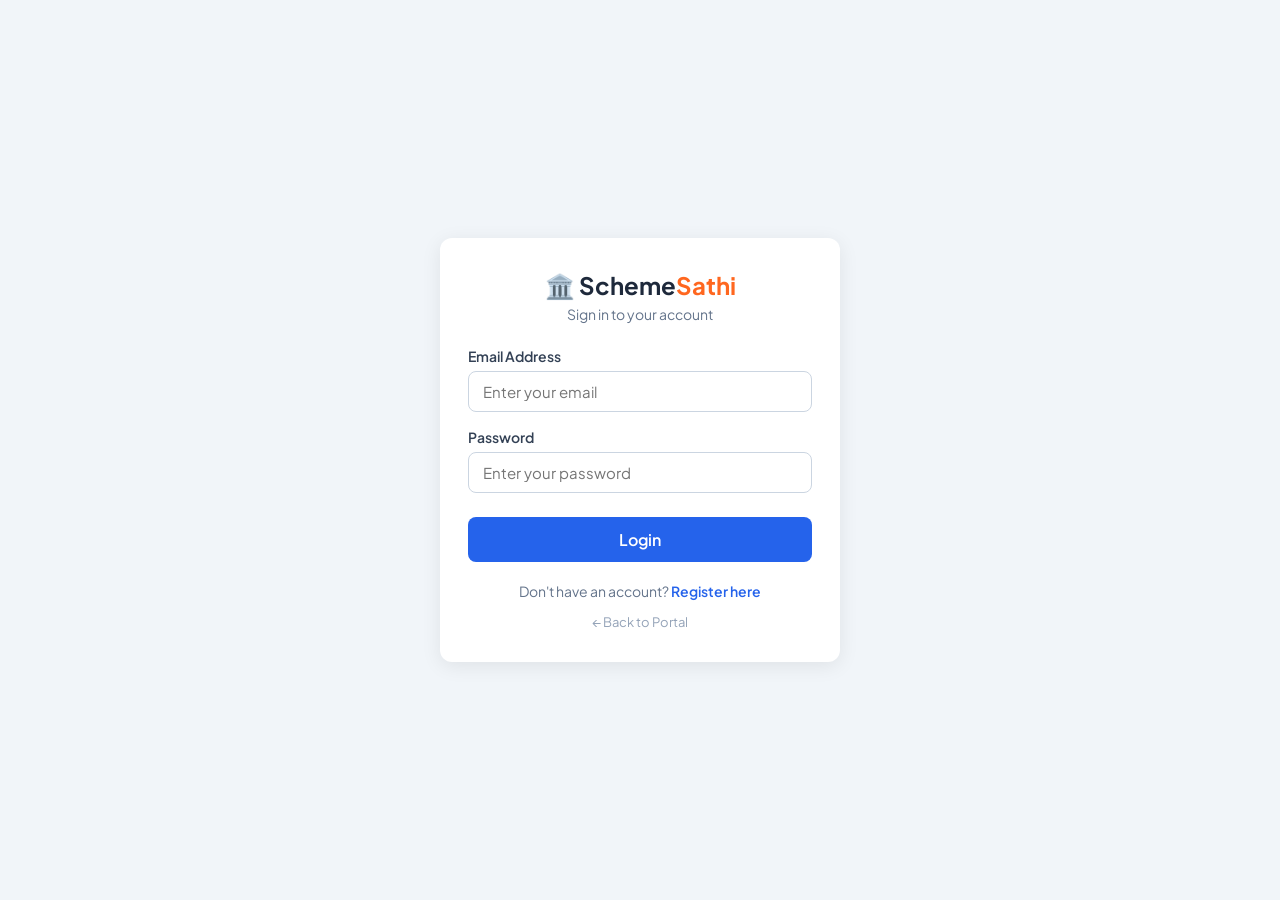
==== commit dcebb26d: "refactor: simplify login and register pages with local storage" ====
--- a/login.html
+++ b/login.html
@@ -1,366 +1,203 @@
 <!DOCTYPE html>
-<html lang="en" data-theme="light">
+<html lang="en">
 <head>
     <meta charset="UTF-8">
     <meta name="viewport" content="width=device-width, initial-scale=1.0">
-    <title>Sign In | Scheme Sathi - Citizen Public Service Portal</title>
-    <meta name="description" content="Sign in to your Scheme Sathi account to access personalized government schemes, eligibility calculator, and application tracker.">
-    <link rel="icon" href="data:image/svg+xml,<svg xmlns=%22http://www.w3.org/2000/svg%22 viewBox=%220 0 100 100%22><text y=%22.9em%22 font-size=%2290%22>🏛️</text></svg>">
-
-    <!-- Google Fonts -->
-    <link rel="preconnect" href="https://fonts.googleapis.com">
-    <link rel="preconnect" href="https://fonts.gstatic.com" crossorigin>
-    <link href="https://fonts.googleapis.com/css2?family=Plus+Jakarta+Sans:ital,wght@0,300;0,400;0,500;0,600;0,700;0,800;1,400&family=Outfit:wght@500;600;700;800&display=swap" rel="stylesheet">
-
-    <!-- Font Awesome 6.5.1 -->
-    <link rel="stylesheet" href="https://cdnjs.cloudflare.com/ajax/libs/font-awesome/6.5.1/css/all.min.css">
-
-    <!-- Shared Stylesheet -->
-    <link rel="stylesheet" href="style.css">
+    <title>Login - Scheme Sathi</title>
+    <link href="https://fonts.googleapis.com/css2?family=Plus+Jakarta+Sans:wght@400;500;600;700&display=swap" rel="stylesheet">
+    <style>
+        * {
+            box-sizing: border-box;
+            margin: 0;
+            padding: 0;
+            font-family: 'Plus Jakarta Sans', sans-serif;
+        }
+        body {
+            background-color: #f1f5f9;
+            min-height: 100vh;
+            display: flex;
+            align-items: center;
+            justify-content: center;
+            padding: 20px;
+        }
+        .auth-card {
+            background: #ffffff;
+            width: 100%;
+            max-width: 400px;
+            padding: 32px 28px;
+            border-radius: 12px;
+            box-shadow: 0 4px 20px rgba(0, 0, 0, 0.08);
+        }
+        .brand {
+            text-align: center;
+            margin-bottom: 24px;
+        }
+        .brand h2 {
+            font-size: 24px;
+            color: #1e293b;
+        }
+        .brand span {
+            color: #ff671f;
+        }
+        .brand p {
+            font-size: 14px;
+            color: #64748b;
+            margin-top: 4px;
+        }
+        .form-group {
+            margin-bottom: 16px;
+        }
+        label {
+            display: block;
+            font-size: 14px;
+            font-weight: 600;
+            color: #334155;
+            margin-bottom: 6px;
+        }
+        input {
+            width: 100%;
+            padding: 10px 14px;
+            border: 1px solid #cbd5e1;
+            border-radius: 8px;
+            font-size: 15px;
+            outline: none;
+            transition: border-color 0.2s;
+        }
+        input:focus {
+            border-color: #2563eb;
+        }
+        .btn-submit {
+            width: 100%;
+            padding: 12px;
+            background-color: #2563eb;
+            color: #ffffff;
+            border: none;
+            border-radius: 8px;
+            font-size: 16px;
+            font-weight: 600;
+            cursor: pointer;
+            margin-top: 8px;
+            transition: background 0.2s;
+        }
+        .btn-submit:hover {
+            background-color: #1d4ed8;
+        }
+        .alert {
+            padding: 10px 12px;
+            border-radius: 6px;
+            font-size: 14px;
+            margin-bottom: 16px;
+            display: none;
+        }
+        .alert.error {
+            background-color: #fee2e2;
+            color: #dc2626;
+            display: block;
+        }
+        .alert.success {
+            background-color: #dcfce7;
+            color: #16a34a;
+            display: block;
+        }
+        .switch-link {
+            text-align: center;
+            margin-top: 20px;
+            font-size: 14px;
+            color: #64748b;
+        }
+        .switch-link a {
+            color: #2563eb;
+            text-decoration: none;
+            font-weight: 600;
+        }
+        .switch-link a:hover {
+            text-decoration: underline;
+        }
+        .home-link {
+            display: block;
+            text-align: center;
+            margin-top: 14px;
+            font-size: 13px;
+            color: #94a3b8;
+            text-decoration: none;
+        }
+        .home-link:hover {
+            color: #64748b;
+        }
+    </style>
 </head>
-<body class="auth-page-body">
-
-    <!-- Subtle Tricolor Top Stripe -->
-    <div class="tricolor-stripe" aria-hidden="true">
-        <div class="stripe saffron"></div>
-        <div class="stripe white"></div>
-        <div class="stripe green"></div>
+<body>
+
+    <div class="auth-card">
+        <div class="brand">
+            <h2>🏛️ Scheme<span>Sathi</span></h2>
+            <p>Sign in to your account</p>
+        </div>
+
+        <div id="alertBox" class="alert"></div>
+
+        <form id="loginForm" onsubmit="handleLogin(event)">
+            <div class="form-group">
+                <label for="email">Email Address</label>
+                <input type="email" id="email" placeholder="Enter your email" required>
+            </div>
+
+            <div class="form-group">
+                <label for="password">Password</label>
+                <input type="password" id="password" placeholder="Enter your password" required>
+            </div>
+
+            <button type="submit" class="btn-submit">Login</button>
+        </form>
+
+        <div class="switch-link">
+            Don't have an account? <a href="register.html">Register here</a>
+        </div>
+        <a href="index.html" class="home-link">← Back to Portal</a>
     </div>
 
-    <!-- Official Top Micro Bar -->
-    <div class="top-micro-bar">
-        <div class="container top-micro-content">
-            <div class="gov-badge-text">
-                <span class="emblem-dot">✦</span>
-                <span>Digital Public Service Initiative • Direct Citizen Scheme Discovery</span>
-            </div>
-            <div class="top-micro-links">
-                <a href="index.html#about" class="micro-link"><i class="fa-solid fa-shield-halved"></i> <span>Verified Sources</span></a>
-                <a href="index.html#faq" class="micro-link"><i class="fa-solid fa-circle-question"></i> <span>Help & FAQs</span></a>
-            </div>
-        </div>
-    </div>
-
-    <!-- Header Navigation -->
-    <header class="auth-page-header">
-        <div class="auth-header-container">
-            <a href="index.html" class="brand-logo" title="Back to Scheme Sathi Home">
-                <div class="logo-icon-wrap">
-                    <i class="fa-solid fa-landmark-dome"></i>
-                </div>
-                <div class="brand-text-block">
-                    <span class="brand-name">Scheme<span class="highlight-saffron">Sathi</span></span>
-                    <span class="brand-motto">The Right Scheme, For The Right Person.</span>
-                </div>
-            </a>
-            <div class="auth-header-actions">
-                <button class="icon-btn theme-toggle-btn" id="themeToggleBtn" onclick="toggleAuthTheme()" title="Toggle Dark/Light Mode" aria-label="Toggle Theme">
-                    <i class="fa-solid fa-moon" id="authThemeIcon"></i>
-                </button>
-                <a href="index.html" class="btn btn-outline btn-sm">
-                    <i class="fa-solid fa-arrow-left"></i> <span>Back to Portal</span>
-                </a>
-            </div>
-        </div>
-    </header>
-
-    <!-- Main Auth Content -->
-    <main class="auth-page-main">
-        <div class="auth-layout-container">
-            
-            <!-- Left Branding Sidebar -->
-            <div class="auth-branding-sidebar">
-                <div class="auth-sidebar-content">
-                    <span class="auth-sidebar-badge">
-                        <i class="fa-solid fa-shield-check"></i> Citizen Access
-                    </span>
-                    <h2 class="auth-sidebar-title">The Right Scheme,<br>For The Right Person.</h2>
-                    <p class="auth-sidebar-desc">
-                        Connect with over 28+ verified Central and State Government schemes, tailored automatically to your age, occupation, and location.
-                    </p>
-
-                    <ul class="auth-features-list">
-                        <li class="auth-feature-item">
-                            <div class="auth-feature-icon">
-                                <i class="fa-solid fa-sparkles"></i>
-                            </div>
-                            <div class="auth-feature-text">
-                                <strong>100-Point Smart Match</strong>
-                                <span>Algorithmic scoring tailored to students, farmers, women, and workers.</span>
-                            </div>
-                        </li>
-                        <li class="auth-feature-item">
-                            <div class="auth-feature-icon">
-                                <i class="fa-solid fa-lock"></i>
-                            </div>
-                            <div class="auth-feature-text">
-                                <strong>100% Local Storage Privacy</strong>
-                                <span>All profile information is stored safely on your browser with zero external tracking.</span>
-                            </div>
-                        </li>
-                        <li class="auth-feature-item">
-                            <div class="auth-feature-icon">
-                                <i class="fa-solid fa-list-check"></i>
-                            </div>
-                            <div class="auth-feature-text">
-                                <strong>Application & Document Tracker</strong>
-                                <span>Monitor status from Interest to Approval with document checklists.</span>
-                            </div>
-                        </li>
-                    </ul>
-                </div>
-
-                <div class="auth-sidebar-footer">
-                    <span>© 2026 Scheme Sathi</span>
-                    <span>Built with pride for Indian Citizens 🇮🇳</span>
-                </div>
-            </div>
-
-            <!-- Right Form Card -->
-            <div class="auth-form-card">
-                
-                <!-- Nav Tabs for Auth Pages -->
-                <div class="d-flex justify-content-between align-items-center mb-4">
-                    <div class="auth-tabs-nav">
-                        <a href="login.html" class="auth-tab-btn active">
-                            <i class="fa-solid fa-arrow-right-to-bracket"></i> Sign In
-                        </a>
-                        <a href="register.html" class="auth-tab-btn">
-                            <i class="fa-solid fa-user-plus"></i> Register
-                        </a>
-                    </div>
-                </div>
-
-                <div class="auth-form-header">
-                    <h1>Citizen Sign In</h1>
-                    <p>Enter your credentials to access your personalized schemes and dashboard.</p>
-                </div>
-
-                <!-- Active Session Card (shown if already logged in) -->
-                <div class="active-session-card" id="activeSessionCard" style="display: none;">
-                    <div class="active-session-user">
-                        <div class="active-session-avatar" id="activeSessionAvatar">U</div>
-                        <div class="active-session-details">
-                            <h4 id="activeSessionName">Logged In User</h4>
-                            <span id="activeSessionRole">Citizen</span>
-                        </div>
-                    </div>
-                    <div class="active-session-actions">
-                        <a href="index.html#dashboard" class="btn btn-primary btn-sm">
-                            <i class="fa-solid fa-gauge"></i> Dashboard
-                        </a>
-                        <button type="button" class="btn btn-outline btn-sm text-danger" onclick="handleSignOutClick()">
-                            Sign Out
-                        </button>
-                    </div>
-                </div>
-
-                <!-- Quick 1-Click Demo Accounts Box -->
-                <div class="demo-accounts-box">
-                    <span class="demo-box-lbl"><i class="fa-solid fa-bolt"></i> 1-Click Quick Demo Login (Academic Evaluation)</span>
-                    <div class="demo-accounts-pills">
-                        <button type="button" class="demo-pill" onclick="quickFillAndLogin('citizen')">
-                            <i class="fa-solid fa-graduation-cap"></i> Student (Aarav)
-                        </button>
-                        <button type="button" class="demo-pill" onclick="quickFillAndLogin('farmer')">
-                            <i class="fa-solid fa-wheat-awn"></i> Farmer (Rajinder)
-                        </button>
-                        <button type="button" class="demo-pill" onclick="quickFillAndLogin('admin')">
-                            <i class="fa-solid fa-shield"></i> Admin (Seva Kendra)
-                        </button>
-                    </div>
-                </div>
-
-                <!-- Alert Box -->
-                <div class="auth-alert" id="authAlertBox" style="display: none;"></div>
-
-                <!-- Login Form -->
-                <form id="pageLoginForm" onsubmit="handleLoginPageSubmit(event)" novalidate>
-                    <div class="form-field-group">
-                        <label for="loginEmailInput" class="form-label">
-                            Email Address <span class="req">*</span>
-                        </label>
-                        <div class="input-with-icon-wrap">
-                            <input type="email" id="loginEmailInput" class="form-control" placeholder="citizen@example.com" required autocomplete="email">
-                            <i class="fa-solid fa-envelope input-leading-icon"></i>
-                        </div>
-                    </div>
-
-                    <div class="form-field-group">
-                        <div class="d-flex justify-content-between align-items-center mb-1">
-                            <label for="loginPasswordInput" class="form-label mb-0">
-                                Password <span class="req">*</span>
-                            </label>
-                            <span style="font-size: 0.78rem; color: var(--primary-600); cursor: pointer;" title="For demo accounts use: User@123 or Farmer@123">Demo Passwords</span>
-                        </div>
-                        <div class="password-input-wrap input-with-icon-wrap">
-                            <input type="password" id="loginPasswordInput" class="form-control" placeholder="Enter your password" required autocomplete="current-password">
-                            <i class="fa-solid fa-lock input-leading-icon"></i>
-                            <button type="button" class="password-toggle-btn" onclick="togglePasswordVisibility('loginPasswordInput', this)" aria-label="Toggle Password Visibility">
-                                <i class="fa-solid fa-eye"></i>
-                            </button>
-                        </div>
-                    </div>
-
-                    <div class="d-flex justify-content-between align-items-center mb-4 mt-2">
-                        <label class="auth-check-label">
-                            <input type="checkbox" id="rememberMeCheck" checked>
-                            <span>Remember this device</span>
-                        </label>
-                    </div>
-
-                    <button type="submit" class="btn btn-primary w-100 btn-lg shadow-lift" id="loginSubmitBtn">
-                        <i class="fa-solid fa-arrow-right-to-bracket"></i> <span>Sign In to Portal</span>
-                    </button>
-                </form>
-
-                <div class="auth-privacy-notice">
-                    <i class="fa-solid fa-shield-check"></i>
-                    <span>All credentials and profiles are safely verified and stored locally in your browser's <code>localStorage</code>.</span>
-                </div>
-
-                <div class="auth-section-divider">
-                    <span>New Citizen?</span>
-                </div>
-
-                <div class="text-center">
-                    <p class="auth-switch-text mb-0">
-                        Don't have an account yet? 
-                        <a href="register.html" class="text-primary font-weight-bold">
-                            <strong>Register Citizen Account</strong> <i class="fa-solid fa-arrow-right"></i>
-                        </a>
-                    </p>
-                </div>
-
-            </div>
-
-        </div>
-    </main>
-
-    <!-- Footer -->
-    <footer class="auth-page-footer">
-        <div class="container">
-            <p class="mb-0">
-                Scheme Sathi • B.Tech Capstone Project • 100% Client-Side Pure Web Application • 
-                <a href="index.html" class="text-primary">Return to Homepage</a>
-            </p>
-        </div>
-    </footer>
-
-    <!-- Scripts -->
-    <script src="auth.js"></script>
     <script>
-        // Check active session on page load
-        document.addEventListener('DOMContentLoaded', () => {
-            initAuthTheme();
-            checkActiveSession();
-        });
-
-        function checkActiveSession() {
-            const activeUser = getActiveCitizen();
-            const sessionCard = document.getElementById('activeSessionCard');
-            if (activeUser && sessionCard) {
-                sessionCard.style.display = 'flex';
-                document.getElementById('activeSessionAvatar').textContent = getCitizenInitials(activeUser.name);
-                document.getElementById('activeSessionAvatar').style.backgroundColor = activeUser.avatarColor || '#2563eb';
-                document.getElementById('activeSessionName').textContent = activeUser.name;
-                document.getElementById('activeSessionRole').textContent = activeUser.role || 'Citizen';
+        function handleLogin(e) {
+            e.preventDefault();
+            const alertBox = document.getElementById('alertBox');
+            const email = document.getElementById('email').value.trim().toLowerCase();
+            const password = document.getElementById('password').value;
+
+            // Retrieve registered users from localStorage
+            let users = JSON.parse(localStorage.getItem('scheme_sathi_users')) || [];
+
+            // Check if users exist in scheme_sathi_users_db as well (backward compatibility)
+            const usersDb = JSON.parse(localStorage.getItem('scheme_sathi_users_db')) || {};
+            if (usersDb[email]) {
+                users.push(usersDb[email]);
             }
-        }
-
-        function handleSignOutClick() {
-            signOutCitizen();
-        }
-
-        function showAuthAlert(msg, type = 'error') {
-            const box = document.getElementById('authAlertBox');
-            if (!box) return;
-            box.style.display = 'flex';
-            box.className = `auth-alert ${type}`;
-            const icon = type === 'success' ? 'fa-circle-check' : 'fa-circle-exclamation';
-            box.innerHTML = `<i class="fa-solid ${icon}"></i> <span>${escapeAuthHtml(msg)}</span>`;
-        }
-
-        function hideAuthAlert() {
-            const box = document.getElementById('authAlertBox');
-            if (box) box.style.display = 'none';
-        }
-
-        function quickFillAndLogin(role) {
-            const emailInput = document.getElementById('loginEmailInput');
-            const passInput = document.getElementById('loginPasswordInput');
-            if (!emailInput || !passInput) return;
-
-            if (role === 'citizen') {
-                emailInput.value = 'citizen@example.com';
-                passInput.value = 'User@123';
-            } else if (role === 'farmer') {
-                emailInput.value = 'farmer@example.com';
-                passInput.value = 'Farmer@123';
-            } else if (role === 'admin') {
-                emailInput.value = 'admin@schemesathi.gov.in';
-                passInput.value = 'Admin@123';
-            }
-
-            handleLoginPageSubmit();
-        }
-
-        function handleLoginPageSubmit(event) {
-            if (event) event.preventDefault();
-            hideAuthAlert();
-
-            const emailInput = document.getElementById('loginEmailInput');
-            const passInput = document.getElementById('loginPasswordInput');
-            const rememberMe = document.getElementById('rememberMeCheck');
-
-            if (!emailInput || !passInput) return;
-
-            const email = emailInput.value.trim().toLowerCase();
-            const password = passInput.value;
-
-            if (!email || !password) {
-                showAuthAlert('Please enter both your email address and password.');
+
+            // Find matching user
+            const foundUser = users.find(u => u.email.toLowerCase() === email && u.password === password);
+
+            if (!foundUser) {
+                alertBox.className = 'alert error';
+                alertBox.textContent = 'Invalid email or password. Please try again.';
                 return;
             }
 
-            const usersDb = getLocalUsersDb();
-            const user = usersDb[email];
-
-            if (!user) {
-                showAuthAlert(`No citizen account found for "${email}". Click "Register Citizen Account" below to sign up.`, 'error');
-                return;
-            }
-
-            if (user.password !== password) {
-                showAuthAlert('Incorrect password entered. For demo accounts use: User@123 or Farmer@123.', 'error');
-                return;
-            }
-
-            // Authentication successful
-            const sessionUser = {
-                name: user.name,
-                email: user.email,
-                role: user.role,
-                phone: user.phone || '',
-                avatarColor: user.avatarColor || '#2563eb',
-                profile: user.profile || null,
-                savedSchemeIds: user.savedSchemeIds || []
-            };
-
-            setActiveCitizen(sessionUser);
-
-            const submitBtn = document.getElementById('loginSubmitBtn');
-            if (submitBtn) {
-                submitBtn.disabled = true;
-                submitBtn.innerHTML = '<i class="fa-solid fa-spinner fa-spin"></i> <span>Signing In...</span>';
-            }
-
-            showAuthAlert(`Welcome back, ${user.name}! Redirecting to your citizen portal...`, 'success');
+            // Save active logged-in user in localStorage
+            localStorage.setItem('scheme_sathi_current_user', JSON.stringify({
+                name: foundUser.name,
+                email: foundUser.email,
+                role: foundUser.role || 'Citizen',
+                avatarColor: foundUser.avatarColor || '#2563eb',
+                profile: foundUser.profile || null
+            }));
+
+            alertBox.className = 'alert success';
+            alertBox.textContent = 'Login successful! Redirecting...';
 
             setTimeout(() => {
-                window.location.href = 'index.html?auth=login#dashboard';
+                window.location.href = 'index.html';
             }, 800);
         }
     </script>
+
 </body>
 </html>
